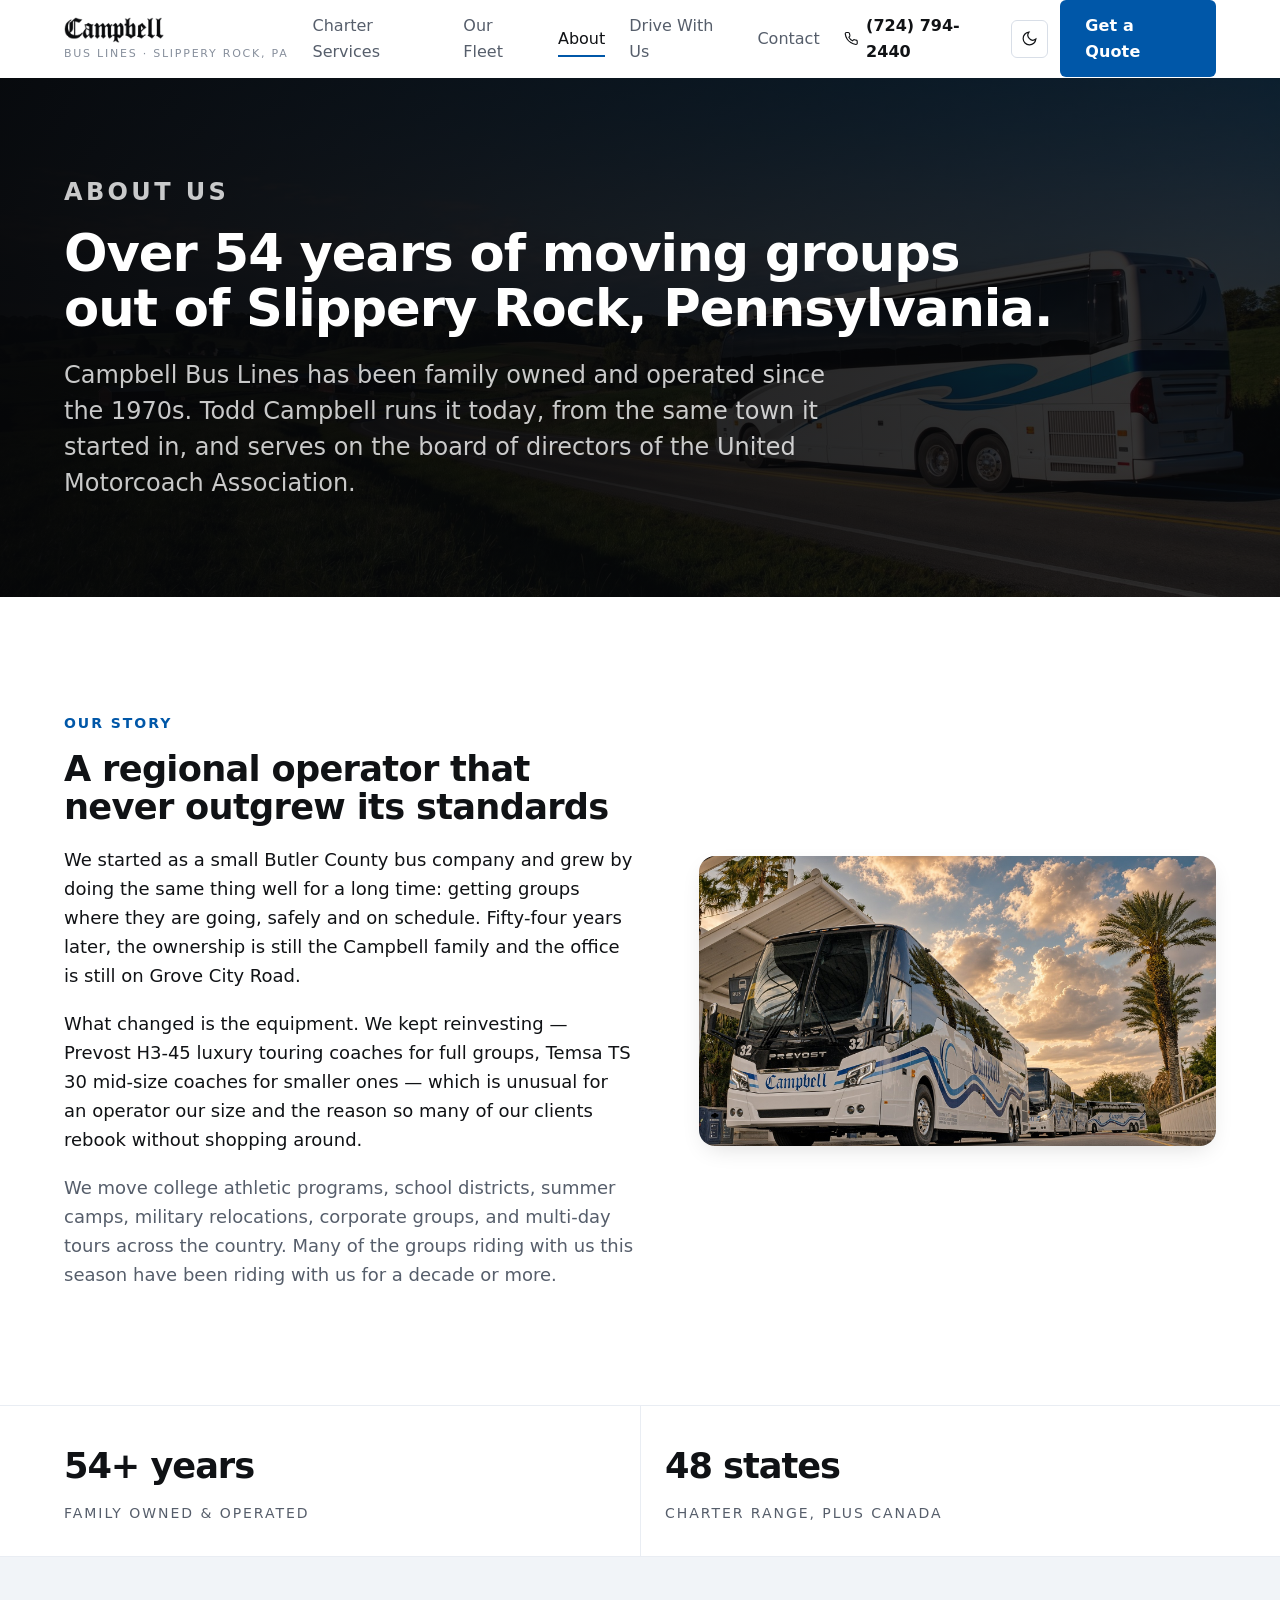
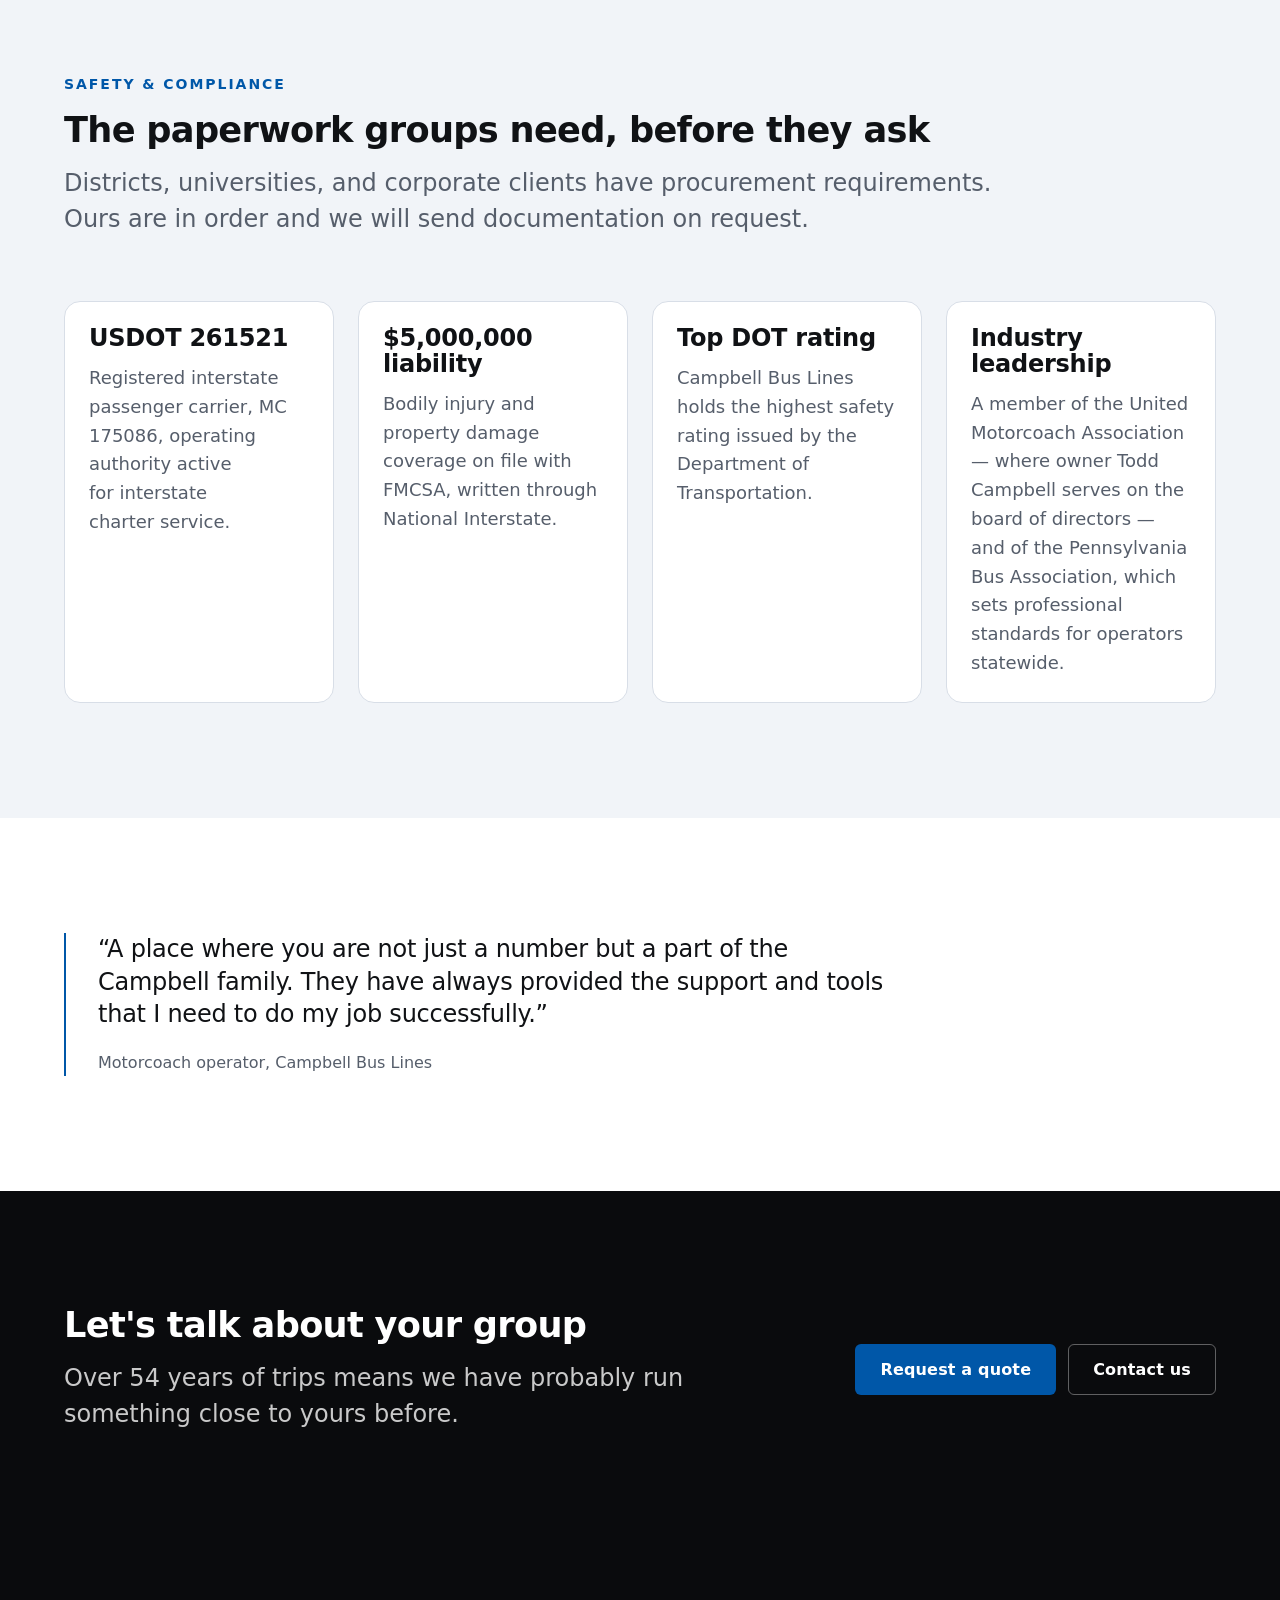
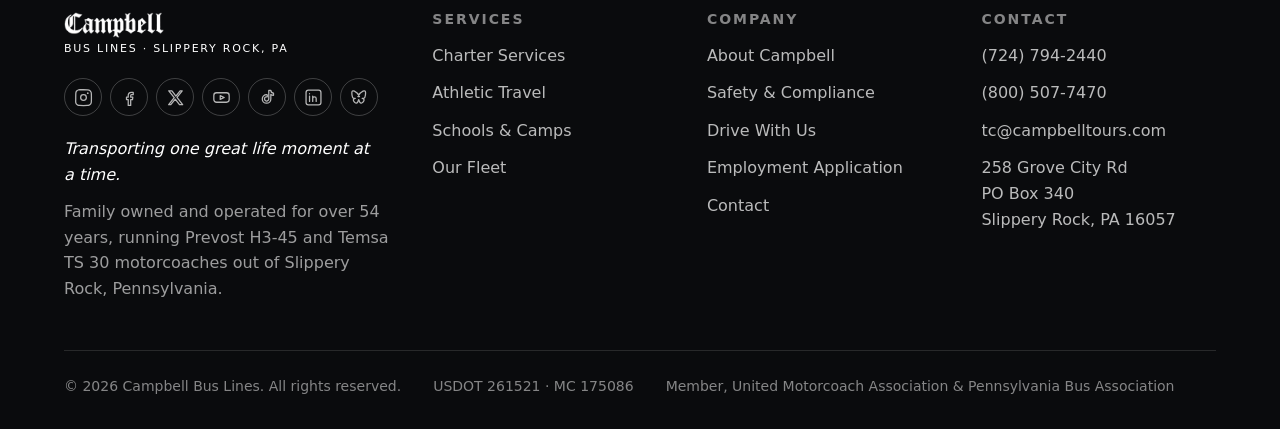
==== site/about.html @ 63ac51da "Campbell Bus Lines marketing site" ====
<!DOCTYPE html>
<html lang="en">
<head>
  <meta charset="utf-8">
  <meta name="viewport" content="width=device-width, initial-scale=1">
  <title>About Campbell Bus Lines — Family Owned for Over 54 Years</title>
  <meta name="description" content="Campbell Bus Lines has been a family-owned motorcoach operator in Slippery Rock, PA for over 54 years, with a top DOT safety rating and $5M liability coverage.">
  <meta property="og:title" content="About Campbell Bus Lines — Family Owned for Over 54 Years">
  <meta property="og:description" content="Campbell Bus Lines has been a family-owned motorcoach operator in Slippery Rock, PA for over 54 years, with a top DOT safety rating and $5M liability coverage.">
  <meta property="og:image" content="assets/hero-fleet-lineup.jpg">
  <meta property="og:type" content="website">
  <link rel="preconnect" href="https://api.fontshare.com" crossorigin>
  <link rel="stylesheet" href="https://api.fontshare.com/v2/css?f[]=cabinet-grotesk@700,800&f[]=satoshi@400,500,700&display=swap">
  <link rel="stylesheet" href="styles.css">
  <link rel="icon" href="favicon.svg" type="image/svg+xml">
  <script type="application/ld+json">
  {
    "@context": "https://schema.org",
    "@type": "LocalBusiness",
    "name": "Campbell Bus Lines",
    "description": "Family-owned charter bus and motorcoach company in Slippery Rock, PA, operating Prevost H3-45 and Temsa TS 30 motorcoaches.",
    "telephone": "+1-724-794-2440",
    "email": "tc@campbelltours.com",
    "url": "https://campbellbuslines.example",
    "address": {
      "@type": "PostalAddress",
      "streetAddress": "258 Grove City Rd",
      "addressLocality": "Slippery Rock",
      "addressRegion": "PA",
      "postalCode": "16057",
      "addressCountry": "US"
    },
    "areaServed": "United States and Canada"
  }
  </script>
</head>
<body>
  <header class="header">
    <div class="wrap header__inner">
      <a class="brand" href="index.html" aria-label="Campbell Bus Lines home">
        <span class="brand__text">
          <span class="brand__wordmark">
            <img class="brand__wm brand__wm--dark" src="assets/wordmark-dark.png" alt="Campbell" width="520" height="135">
            <img class="brand__wm brand__wm--light" src="assets/wordmark-light.png" alt="" width="520" height="135" aria-hidden="true">
          </span>
          <span class="brand__sub">Bus Lines &middot; Slippery Rock, PA</span>
        </span>
      </a>
      <nav class="nav" id="primary-nav" data-open="false" aria-label="Primary">
          <a href="charters.html">Charter Services</a>
          <a href="fleet.html">Our Fleet</a>
          <a href="about.html" aria-current="page">About</a>
          <a href="drivers.html">Drive With Us</a>
          <a href="contact.html">Contact</a>
          <a class="nav__quote" href="quote.html">Get a Quote</a>
      </nav>
      <div class="header__actions">
        <a class="header__phone" href="tel:+17247942440"><svg width="15" height="15" viewBox="0 0 24 24" fill="none" stroke="currentColor" stroke-width="1.9" stroke-linecap="round"><path d="M22 16.9v3a2 2 0 0 1-2.2 2 19.8 19.8 0 0 1-8.6-3.1 19.5 19.5 0 0 1-6-6A19.8 19.8 0 0 1 2.1 4.2 2 2 0 0 1 4.1 2h3a2 2 0 0 1 2 1.7c.1 1 .4 1.9.7 2.8a2 2 0 0 1-.4 2.1L8.1 9.9a16 16 0 0 0 6 6l1.3-1.3a2 2 0 0 1 2.1-.5c.9.4 1.8.6 2.8.7a2 2 0 0 1 1.7 2z"/></svg><span>(724) 794-2440</span></a>
        <button class="icon-btn" type="button" data-theme-toggle></button>
        <a class="btn btn--primary" href="quote.html">Get a Quote</a>
        <button class="icon-btn nav-toggle" type="button" data-nav-toggle aria-controls="primary-nav" aria-expanded="false" aria-label="Toggle navigation">
          <svg width="18" height="18" viewBox="0 0 24 24" fill="none" stroke="currentColor" stroke-width="2" stroke-linecap="round"><path d="M3 6h18M3 12h18M3 18h18"/></svg>
        </button>
      </div>
    </div>
  </header>
  <main>
    <section class="pagehead">
      <div class="pagehead__media"><img src="assets/hero-coach.jpg" alt="" width="1920" height="1280"></div>
      <div class="wrap pagehead__inner">
        <p class="eyebrow">About us</p>
        <h1>Over 54 years of moving groups out of Slippery Rock, Pennsylvania.</h1>
        <p>Campbell Bus Lines has been family owned and operated since the 1970s. Todd Campbell runs it today, from the same town it started in, and serves on the board of directors of the United Motorcoach Association.</p>
      </div>
    </section>

    <section class="section">
      <div class="wrap">
        <div class="split">
          <div class="reveal">
            <p class="eyebrow">Our story</p>
            <h2 style="font-size:var(--text-xl);margin-bottom:var(--space-5)">A regional operator that never outgrew its standards</h2>
            <p style="margin-bottom:var(--space-5)">We started as a small Butler County bus company and grew by doing the same thing well for a long time: getting groups where they are going, safely and on schedule. Fifty-four years later, the ownership is still the Campbell family and the office is still on Grove City Road.</p>
            <p style="margin-bottom:var(--space-5)">What changed is the equipment. We kept reinvesting — Prevost H3-45 luxury touring coaches for full groups, Temsa TS 30 mid-size coaches for smaller ones — which is unusual for an operator our size and the reason so many of our clients rebook without shopping around.</p>
            <p class="muted">We move college athletic programs, school districts, summer camps, military relocations, corporate groups, and multi-day tours across the country. Many of the groups riding with us this season have been riding with us for a decade or more.</p>
          </div>
          <div class="split__media reveal">
            <img src="assets/fleet.jpg" alt="Three Campbell Bus Lines Prevost motorcoaches lined up at a resort bus plaza" width="1600" height="900" loading="lazy">
          </div>
        </div>
      </div>
    </section>

    <section class="stats">
      <div class="wrap stats__grid">
        <div class="stat"><div class="stat__num">54+ years</div><div class="stat__label">Family owned &amp; operated</div></div>
        <div class="stat"><div class="stat__num">48 states</div><div class="stat__label">Charter range, plus Canada</div></div>
      </div>
    </section>

    <section class="section" id="safety" style="background:var(--color-surface-2)">
      <div class="wrap">
        <div class="section-head reveal">
          <p class="eyebrow">Safety &amp; compliance</p>
          <h2>The paperwork groups need, before they ask</h2>
          <p class="lede">Districts, universities, and corporate clients have procurement requirements. Ours are in order and we will send documentation on request.</p>
        </div>
        <div class="cards cards--quad">
          <article class="card reveal"><h3>USDOT 261521</h3><p>Registered interstate passenger carrier, MC 175086, operating authority active for interstate charter service.</p></article>
          <article class="card reveal"><h3>$5,000,000 liability</h3><p>Bodily injury and property damage coverage on file with FMCSA, written through National Interstate.</p></article>
          <article class="card reveal"><h3>Top DOT rating</h3><p>Campbell Bus Lines holds the highest safety rating issued by the Department of Transportation.</p></article>
          <article class="card reveal"><h3>Industry leadership</h3><p>A member of the United Motorcoach Association &mdash; where owner Todd Campbell serves on the board of directors &mdash; and of the Pennsylvania Bus Association, which sets professional standards for operators statewide.</p></article>
        </div>
      </div>
    </section>

    <section class="section">
      <div class="wrap">
        <div class="quote reveal" style="border-left:2px solid var(--color-accent);padding-left:var(--space-8);max-width:52rem">
          <blockquote>&ldquo;A place where you are not just a number but a part of the Campbell family. They have always provided the support and tools that I need to do my job successfully.&rdquo;</blockquote>
          <figcaption>Motorcoach operator, Campbell Bus Lines</figcaption>
        </div>
      </div>
    </section>

    <section class="section band" style="background:var(--color-ink)">
      <div class="wrap band__inner">
        <div>
          <h2 style="margin-bottom:var(--space-4)">Let's talk about your group</h2>
          <p class="lede">Over 54 years of trips means we have probably run something close to yours before.</p>
        </div>
        <div style="display:flex;flex-wrap:wrap;gap:var(--space-3)">
          <a class="btn btn--primary" href="quote.html">Request a quote</a>
          <a class="btn btn--on-dark" href="contact.html">Contact us</a>
        </div>
      </div>
    </section>
  </main>
  <footer class="footer">
    <div class="wrap">
      <div class="footer__grid">
        <div>
          <a class="brand" href="index.html" aria-label="Campbell Bus Lines home">
        <span class="brand__text">
          <span class="brand__wordmark">
            <img class="brand__wm brand__wm--dark" src="assets/wordmark-dark.png" alt="Campbell" width="520" height="135">
            <img class="brand__wm brand__wm--light" src="assets/wordmark-light.png" alt="" width="520" height="135" aria-hidden="true">
          </span>
          <span class="brand__sub">Bus Lines &middot; Slippery Rock, PA</span>
        </span>
      </a>
          <div class="social-row social-row--footer"><a class="social-link" href="https://www.instagram.com/campbellbuspa/" target="_blank" rel="noopener noreferrer" aria-label="Campbell Bus Lines on Instagram" title="Instagram"><svg width="19" height="19" viewBox="0 0 24 24" fill="none" stroke="currentColor" stroke-width="1.6" stroke-linecap="round" stroke-linejoin="round" aria-hidden="true"><path d="M12 2.2c3.2 0 3.6 0 4.9.07 1.2.05 1.8.25 2.2.42.6.23 1 .5 1.4 1 .5.4.8.8 1 1.4.2.4.4 1 .4 2.2.1 1.3.1 1.7.1 4.9s0 3.6-.1 4.9c0 1.2-.2 1.8-.4 2.2a3.7 3.7 0 0 1-1 1.4c-.4.5-.8.8-1.4 1-.4.2-1 .4-2.2.4-1.3.1-1.7.1-4.9.1s-3.6 0-4.9-.1c-1.2 0-1.8-.2-2.2-.4a3.7 3.7 0 0 1-1.4-1 3.7 3.7 0 0 1-1-1.4c-.2-.4-.4-1-.4-2.2C2.2 15.6 2.2 15.2 2.2 12s0-3.6.1-4.9c0-1.2.2-1.8.4-2.2a3.7 3.7 0 0 1 1-1.4c.4-.5.8-.8 1.4-1 .4-.2 1-.4 2.2-.4C8.4 2.2 8.8 2.2 12 2.2z"/><circle cx="12" cy="12" r="3.6"/><circle cx="17.4" cy="6.6" r="1.1" fill="currentColor" stroke="none"/></svg></a><a class="social-link" href="https://www.facebook.com/campbellbuspa" target="_blank" rel="noopener noreferrer" aria-label="Campbell Bus Lines on Facebook" title="Facebook"><svg width="19" height="19" viewBox="0 0 24 24" fill="none" stroke="currentColor" stroke-width="1.6" stroke-linecap="round" stroke-linejoin="round" aria-hidden="true"><path d="M14.5 8.5h2.2V5.6h-2.4c-2.4 0-3.9 1.5-3.9 4v2H8.2v3h2.2V22h3.1v-7.4h2.3l.4-3h-2.7v-1.7c0-.9.3-1.4 1-1.4z"/></svg></a><a class="social-link" href="https://x.com/campbellbuspa" target="_blank" rel="noopener noreferrer" aria-label="Campbell Bus Lines on X" title="X"><svg width="19" height="19" viewBox="0 0 24 24" fill="none" stroke="currentColor" stroke-width="1.6" stroke-linecap="round" stroke-linejoin="round" aria-hidden="true"><path d="M3.5 3.5h4l5 6.7 5.3-6.7h2.7l-6.6 8.3 7.1 9.2h-4l-5.3-7-5.6 7H3.4l7-8.8z"/></svg></a><a class="social-link" href="https://www.youtube.com/@campbellbuspa" target="_blank" rel="noopener noreferrer" aria-label="Campbell Bus Lines on YouTube" title="YouTube"><svg width="19" height="19" viewBox="0 0 24 24" fill="none" stroke="currentColor" stroke-width="1.6" stroke-linecap="round" stroke-linejoin="round" aria-hidden="true"><rect x="2.3" y="6" width="19.4" height="12" rx="3.4"/><path d="M10.4 9.6l5 2.4-5 2.4z"/></svg></a><a class="social-link" href="https://www.tiktok.com/@campbellbuspa" target="_blank" rel="noopener noreferrer" aria-label="Campbell Bus Lines on TikTok" title="TikTok"><svg width="19" height="19" viewBox="0 0 24 24" fill="none" stroke="currentColor" stroke-width="1.6" stroke-linecap="round" stroke-linejoin="round" aria-hidden="true"><path d="M13.6 3h2.6c.2 2 1.4 3.4 3.4 3.6v2.6c-1.3 0-2.5-.4-3.4-1.1v5.7a5.4 5.4 0 1 1-5.4-5.4c.3 0 .6 0 .9.1v2.7a2.7 2.7 0 1 0 1.9 2.6z"/></svg></a><a class="social-link" href="https://www.linkedin.com/company/campbell-bus-lines" target="_blank" rel="noopener noreferrer" aria-label="Campbell Bus Lines on LinkedIn" title="LinkedIn"><svg width="19" height="19" viewBox="0 0 24 24" fill="none" stroke="currentColor" stroke-width="1.6" stroke-linecap="round" stroke-linejoin="round" aria-hidden="true"><rect x="2.6" y="2.6" width="18.8" height="18.8" rx="3"/><path d="M7 10.4V17M7 7.2v.1M11 17v-3.6a2.2 2.2 0 0 1 4.4 0V17M11 10.4V17"/></svg></a><a class="social-link" href="https://bsky.app/profile/campbellbuspa.bsky.social" target="_blank" rel="noopener noreferrer" aria-label="Campbell Bus Lines on Bluesky" title="Bluesky"><svg width="19" height="19" viewBox="0 0 24 24" fill="none" stroke="currentColor" stroke-width="1.6" stroke-linecap="round" stroke-linejoin="round" aria-hidden="true"><path d="M12 10.8C10.9 8.7 8 4.9 5.6 3.9 3.2 2.9 2.3 4.2 2.3 6c0 1.5.6 4.9.9 5.6.6 1.4 2 1.8 3.4 1.6-2.3.4-3 1.9-1.7 3.7 1.3 1.8 3.4 3.2 4.6 1.2.5-.8 1-2.3 1.5-3.5.5 1.2 1 2.7 1.5 3.5 1.2 2 3.3.6 4.6-1.2 1.3-1.8.6-3.3-1.7-3.7 1.4.2 2.8-.2 3.4-1.6.3-.7.9-4.1.9-5.6 0-1.8-.9-3.1-3.3-2.1-2.4 1-5.3 4.8-6.4 6.9z"/></svg></a></div>
          <p class="muted" style="margin-top:var(--space-5);max-width:34ch;font-size:var(--text-sm);color:rgba(255,255,255,.6)">
            <em class="footer__tagline">Transporting one great life moment at a time.</em>
            Family owned and operated for over 54 years, running Prevost H3-45 and Temsa TS 30 motorcoaches out of Slippery Rock, Pennsylvania.
          </p>
        </div>
        <div>
          <h3>Services</h3>
          <ul>
            <li><a href="charters.html">Charter Services</a></li>
            <li><a href="charters.html#athletics">Athletic Travel</a></li>
            <li><a href="charters.html#schools">Schools &amp; Camps</a></li>
            <li><a href="fleet.html">Our Fleet</a></li>
          </ul>
        </div>
        <div>
          <h3>Company</h3>
          <ul>
            <li><a href="about.html">About Campbell</a></li>
            <li><a href="about.html#safety">Safety &amp; Compliance</a></li>
            <li><a href="drivers.html">Drive With Us</a></li>
            <li><a href="apply.html">Employment Application</a></li>
            <li><a href="contact.html">Contact</a></li>
          </ul>
        </div>
        <div>
          <h3>Contact</h3>
          <ul>
            <li><a href="tel:+17247942440">(724) 794-2440</a></li>
            <li><a href="tel:+18005077470">(800) 507-7470</a></li>
            <li><a href="mailto:tc@campbelltours.com">tc@campbelltours.com</a></li>
            <li>258 Grove City Rd<br>PO Box 340<br>Slippery Rock, PA 16057</li>
          </ul>
        </div>
      </div>
      <div class="footer__bottom">
        <span>&copy; 2026 Campbell Bus Lines. All rights reserved.</span>
        <span>USDOT 261521 &middot; MC 175086</span>
        <span>Member, United Motorcoach Association &amp; Pennsylvania Bus Association</span>
      </div>
    </div>
  </footer>
  <script src="main.js"></script>
</body>
</html>
---- site/styles.css ----
/* Campbell Bus Lines — design tokens + base */
:root {
  --text-xs: clamp(0.75rem, 0.7rem + 0.25vw, 0.875rem);
  --text-sm: clamp(0.875rem, 0.8rem + 0.35vw, 1rem);
  --text-base: clamp(1rem, 0.95rem + 0.25vw, 1.125rem);
  --text-lg: clamp(1.125rem, 1rem + 0.75vw, 1.5rem);
  --text-xl: clamp(1.5rem, 1.2rem + 1.25vw, 2.25rem);
  --text-2xl: clamp(2rem, 1.2rem + 2.5vw, 3.5rem);
  --text-3xl: clamp(2.5rem, 1rem + 4vw, 4.5rem);

  --space-1: .25rem; --space-2: .5rem; --space-3: .75rem; --space-4: 1rem;
  --space-5: 1.25rem; --space-6: 1.5rem; --space-8: 2rem; --space-10: 2.5rem;
  --space-12: 3rem; --space-16: 4rem; --space-20: 5rem; --space-24: 6rem; --space-32: 8rem;

  --radius-sm: .375rem; --radius-md: .625rem; --radius-lg: 1rem;
  --font-display: 'Cabinet Grotesk', 'Satoshi', system-ui, sans-serif;
  --font-body: 'Satoshi', 'Inter', system-ui, sans-serif;
  --maxw: 1200px;
  --ease: cubic-bezier(.16,1,.3,1);
}

:root, [data-theme='light'] {
  /* Livery palette: PREV 000 white body, MIX 571 black, 3M Olympic Blue 220-57 */
  --color-bg: #ffffff;
  --color-surface: #ffffff;
  --color-surface-2: #f1f4f8;
  --color-surface-offset: #e7ecf3;
  --color-ink: #0a0b0d;          /* coach black, MIX 571 */
  --color-ink-2: #16181c;
  --color-text: #101215;
  --color-text-muted: #565e6b;
  --color-text-faint: #878f9c;
  --color-text-inverse: #ffffff;
  --color-border: #d8dee7;
  --color-divider: #e9edf3;
  --color-accent: #0057a8;       /* Olympic Blue */
  --color-accent-hover: #00457f;
  --color-accent-soft: #e4eef9;
  --shadow-sm: 0 1px 2px rgba(10,11,13,.08), 0 1px 3px rgba(10,11,13,.06);
  --shadow-md: 0 8px 24px -8px rgba(10,11,13,.16);
  --shadow-lg: 0 24px 60px -20px rgba(10,11,13,.26);
}

[data-theme='dark'] {
  --color-bg: #0a0b0d;
  --color-surface: #14161a;
  --color-surface-2: #1a1d22;
  --color-surface-offset: #22262d;
  --color-ink: #000000;
  --color-ink-2: #121418;
  --color-text: #eaedf2;
  --color-text-muted: #9ba3b0;
  --color-text-faint: #6e7683;
  --color-text-inverse: #0a0b0d;
  --color-border: #2a2f37;
  --color-divider: #1f232a;
  --color-accent: #59a5f0;
  --color-accent-hover: #7fbcf7;
  --color-accent-soft: #10233a;
  --shadow-sm: 0 1px 2px rgba(0,0,0,.4);
  --shadow-md: 0 8px 24px -8px rgba(0,0,0,.55);
  --shadow-lg: 0 24px 60px -20px rgba(0,0,0,.7);
}

*, *::before, *::after { box-sizing: border-box; }
* { margin: 0; }
html { -webkit-text-size-adjust: 100%; scroll-behavior: smooth; }
body {
  background: var(--color-bg);
  color: var(--color-text);
  font-family: var(--font-body);
  font-size: var(--text-base);
  line-height: 1.6;
  -webkit-font-smoothing: antialiased;
  overflow-x: hidden;
}
img, svg, video { display: block; max-width: 100%; }
img { height: auto; }
a { color: inherit; text-decoration: none; }
h1, h2, h3, h4 { font-family: var(--font-display); line-height: 1.08; letter-spacing: -.02em; font-weight: 700; text-wrap: balance; }
p { text-wrap: pretty; }
:focus-visible { outline: 2px solid var(--color-accent); outline-offset: 3px; border-radius: var(--radius-sm); }

.wrap { width: 100%; max-width: var(--maxw); margin-inline: auto; padding-inline: var(--space-6); }
.section { padding-block: clamp(var(--space-16), 9vw, var(--space-32)); }
.section--tight { padding-block: clamp(var(--space-12), 6vw, var(--space-20)); }
.eyebrow {
  font-size: var(--text-xs); letter-spacing: .14em; text-transform: uppercase;
  font-weight: 600; color: var(--color-accent); margin-bottom: var(--space-4);
}
.lede { font-size: var(--text-lg); color: var(--color-text-muted); max-width: 62ch; line-height: 1.5; }
.muted { color: var(--color-text-muted); }
.rule { height: 1px; background: var(--color-divider); border: 0; }

/* ---------- buttons ---------- */
.btn {
  display: inline-flex; align-items: center; gap: var(--space-2);
  font-size: var(--text-sm); font-weight: 600; letter-spacing: .01em;
  padding: var(--space-3) var(--space-6); border-radius: var(--radius-sm);
  border: 1px solid transparent; cursor: pointer; font-family: var(--font-body);
  transition: background .2s var(--ease), color .2s var(--ease), border-color .2s var(--ease), transform .2s var(--ease);
}
.btn:hover { transform: translateY(-1px); }
.btn--primary { background: var(--color-accent); color: #fff; }
.btn--primary:hover { background: var(--color-accent-hover); }
[data-theme='dark'] .btn--primary { color: #05121f; }
.btn--ghost { border-color: var(--color-border); color: var(--color-text); }
.btn--ghost:hover { border-color: var(--color-text); }
.btn--on-dark { border-color: rgba(255,255,255,.35); color: #fff; }
.btn--on-dark:hover { background: rgba(255,255,255,.1); border-color: #fff; }
.link-arrow { display: inline-flex; align-items: center; gap: var(--space-2); font-size: var(--text-sm); font-weight: 600; color: var(--color-accent); }
.link-arrow svg { transition: transform .25s var(--ease); }
.link-arrow:hover svg { transform: translateX(4px); }

/* ---------- header ---------- */
.header {
  position: sticky; top: 0; z-index: 60;
  background: color-mix(in oklab, var(--color-bg) 88%, transparent);
  backdrop-filter: blur(14px);
  border-bottom: 1px solid transparent;
  transition: border-color .3s var(--ease), background .3s var(--ease);
}
.header--scrolled { border-bottom-color: var(--color-divider); }
.header__inner { display: flex; align-items: center; gap: var(--space-6); min-height: 74px; }
.brand { display: flex; align-items: center; gap: var(--space-3); flex-shrink: 0; }
.brand__mark { color: var(--color-accent); }
.brand__text { display: flex; flex-direction: column; line-height: 1.05; }
.brand__name { font-family: var(--font-display); font-weight: 700; font-size: 1.0625rem; letter-spacing: -.01em; }
.brand__sub { font-size: .6875rem; letter-spacing: .16em; text-transform: uppercase; color: var(--color-text-faint); }
.nav { display: flex; align-items: center; gap: var(--space-6); margin-left: auto; }
.nav a { font-size: var(--text-sm); font-weight: 500; color: var(--color-text-muted); position: relative; padding-block: var(--space-1); }
.nav a:hover { color: var(--color-text); }
.nav a[aria-current='page'] { color: var(--color-text); }
.nav a[aria-current='page']::after {
  content: ''; position: absolute; left: 0; right: 0; bottom: -2px; height: 2px; background: var(--color-accent);
}
.header__actions { display: flex; align-items: center; gap: var(--space-3); }
.header__phone { display: inline-flex; align-items: center; gap: var(--space-2); font-size: var(--text-sm); font-weight: 600; }
.icon-btn {
  display: grid; place-items: center; width: 38px; height: 38px; border-radius: var(--radius-sm);
  border: 1px solid var(--color-border); background: transparent; color: var(--color-text); cursor: pointer;
  transition: background .2s var(--ease);
}
.icon-btn:hover { background: var(--color-surface-2); }
.nav-toggle { display: none; }
@media (max-width: 940px) {
  .nav {
    position: fixed; inset: 74px 0 auto; flex-direction: column; align-items: flex-start;
    gap: 0; background: var(--color-bg); border-bottom: 1px solid var(--color-divider);
    padding: var(--space-4) var(--space-6) var(--space-8); margin: 0;
    transform: translateY(-120%); transition: transform .35s var(--ease); visibility: hidden;
  }
  .nav[data-open='true'] { transform: translateY(0); visibility: visible; }
  .nav a { font-size: var(--text-lg); font-family: var(--font-display); color: var(--color-text); padding-block: var(--space-3); width: 100%; border-bottom: 1px solid var(--color-divider); }
  .nav a[aria-current='page']::after { display: none; }
  .nav-toggle { display: grid; }
  .header__phone span { display: none; }
}

/* ---------- hero ---------- */
.hero { position: relative; background: var(--color-ink); color: #fff; overflow: hidden; }
.hero__media { position: absolute; inset: 0; }
.hero__media img { width: 100%; height: 100%; object-fit: cover; object-position: 60% 50%; opacity: 1; }
.hero__scrim {
  position: absolute; inset: 0;
  background: linear-gradient(to right, rgba(5,6,8,.88) 0%, rgba(5,6,8,.7) 32%, rgba(5,6,8,.28) 58%, rgba(5,6,8,.04) 82%, rgba(5,6,8,0) 100%),
              linear-gradient(to top, rgba(5,6,8,.35), transparent 40%);
}
.hero__inner { position: relative; padding-block: clamp(var(--space-20), 13vw, var(--space-32)); }
.hero__content { max-width: 44rem; }
.hero h1 { font-size: var(--text-2xl); margin-bottom: var(--space-6); max-width: 24ch; }
.hero p { font-size: var(--text-lg); color: rgba(255,255,255,.82); max-width: 46ch; line-height: 1.5; }
.hero__actions { display: flex; flex-wrap: wrap; gap: var(--space-3); margin-top: var(--space-10); }
.hero .eyebrow { color: var(--color-accent); }

.pagehead { background: var(--color-ink); color: #fff; position: relative; }
.pagehead__inner { padding-block: clamp(var(--space-16), 9vw, var(--space-24)); position: relative; }
.pagehead h1 { font-size: var(--text-2xl); max-width: 30ch; margin-bottom: var(--space-5); }
.pagehead p { color: rgba(255,255,255,.78); font-size: var(--text-lg); max-width: 56ch; line-height: 1.5; }
.pagehead__media { position: absolute; inset: 0; }
.pagehead__media img { width: 100%; height: 100%; object-fit: cover; opacity: .5; }
.pagehead__media::after {
  content: ''; position: absolute; inset: 0;
  background: linear-gradient(to right, rgba(5,6,8,.94), rgba(5,6,8,.6));
}

/* ---------- stats strip ---------- */
.stats { border-block: 1px solid var(--color-divider); background: var(--color-surface); }
.stats__grid { display: grid; grid-template-columns: repeat(auto-fit, minmax(14rem, 1fr)); }
.stat { padding: var(--space-8) var(--space-6); border-left: 1px solid var(--color-divider); }
.stat:first-child { border-left: 0; padding-left: 0; }
.stat__num { font-family: var(--font-display); font-size: var(--text-xl); font-weight: 700; letter-spacing: -.03em; }
.stat__label { font-size: var(--text-xs); text-transform: uppercase; letter-spacing: .14em; color: var(--color-text-muted); margin-top: var(--space-2); }
@media (max-width: 780px) {
  .stats__grid { grid-template-columns: 1fr 1fr; }
  .stat { border-top: 1px solid var(--color-divider); padding-inline: var(--space-4); }
  .stat:first-child, .stat:nth-child(3) { border-left: 0; padding-left: 0; }
  .stat:nth-child(-n+2) { border-top: 0; }
}

/* ---------- generic layouts ---------- */
.split { display: grid; grid-template-columns: 1.05fr .95fr; gap: clamp(var(--space-8), 5vw, var(--space-20)); align-items: center; }
.split--reverse .split__media { order: -1; }
.split__media img { border-radius: var(--radius-lg); box-shadow: var(--shadow-md); width: 100%; }
@media (max-width: 880px) { .split { grid-template-columns: 1fr; } .split--reverse .split__media { order: 0; } }

.section-head { max-width: 60rem; margin-bottom: clamp(var(--space-10), 5vw, var(--space-16)); }
.section-head h2 { font-size: var(--text-xl); margin-bottom: var(--space-4); }

.cards { display: grid; grid-template-columns: repeat(auto-fit, minmax(330px, 1fr)); gap: var(--space-6); }
.card {
  background: var(--color-surface); border: 1px solid var(--color-border);
  border-radius: var(--radius-lg); padding: var(--space-8);
  transition: transform .3s var(--ease), box-shadow .3s var(--ease), border-color .3s var(--ease);
}
.card:hover { transform: translateY(-3px); box-shadow: var(--shadow-md); border-color: var(--color-text-faint); }
.card h3 { font-size: var(--text-lg); margin-bottom: var(--space-3); font-family: var(--font-body); font-weight: 700; letter-spacing: -.01em; }
.card p { color: var(--color-text-muted); font-size: var(--text-base); }
.card__icon { color: var(--color-accent); margin-bottom: var(--space-5); }
.card__num { font-family: var(--font-display); font-size: var(--text-lg); color: var(--color-accent); margin-bottom: var(--space-3); }

.specs { display: grid; grid-template-columns: repeat(auto-fit, minmax(220px, 1fr)); gap: 1px; background: var(--color-divider); border: 1px solid var(--color-divider); border-radius: var(--radius-lg); overflow: hidden; }
.spec { background: var(--color-surface); padding: var(--space-6); }
.spec dt { font-size: var(--text-xs); text-transform: uppercase; letter-spacing: .14em; color: var(--color-text-muted); margin-bottom: var(--space-2); }
.spec dd { margin: 0; font-weight: 600; font-size: var(--text-base); }

.checklist { list-style: none; padding: 0; display: grid; gap: var(--space-4); }
.checklist li { display: flex; gap: var(--space-3); align-items: flex-start; color: var(--color-text-muted); }
.checklist svg { flex-shrink: 0; color: var(--color-accent); margin-top: 4px; }
.checklist strong { color: var(--color-text); font-weight: 600; }

/* ---------- quote strip / band ---------- */
.band { background: var(--color-ink-2); color: #fff; }
.band .lede { color: rgba(255,255,255,.78); }
.band h2 { font-size: var(--text-xl); }
.band__inner { display: grid; grid-template-columns: 1.4fr auto; gap: var(--space-10); align-items: center; }
@media (max-width: 780px) { .band__inner { grid-template-columns: 1fr; } }

.quote { max-width: 46rem; }
.quote blockquote { font-family: var(--font-display); font-size: var(--text-lg); line-height: 1.35; letter-spacing: -.01em; }
.quote figcaption { margin-top: var(--space-5); font-size: var(--text-sm); color: var(--color-text-muted); }
.quotes { display: grid; grid-template-columns: repeat(auto-fit, minmax(280px, 1fr)); gap: var(--space-8); }
.quotes .quote { border-left: 2px solid var(--color-accent); padding-left: var(--space-6); }

/* ---------- forms ---------- */
.form { display: grid; gap: var(--space-5); }
.form__row { display: grid; grid-template-columns: 1fr 1fr; gap: var(--space-5); }
@media (max-width: 640px) { .form__row { grid-template-columns: 1fr; } }
.field { display: grid; gap: var(--space-2); }
.field label { font-size: var(--text-xs); font-weight: 600; text-transform: uppercase; letter-spacing: .1em; color: var(--color-text-muted); }
.field input, .field select, .field textarea {
  font-family: var(--font-body); font-size: var(--text-base); color: var(--color-text);
  background: var(--color-surface); border: 1px solid var(--color-border);
  border-radius: var(--radius-sm); padding: var(--space-3) var(--space-4); width: 100%;
  transition: border-color .2s var(--ease), box-shadow .2s var(--ease);
}
.field textarea { min-height: 130px; resize: vertical; }
.field input:focus, .field select:focus, .field textarea:focus {
  outline: none; border-color: var(--color-accent);
  box-shadow: 0 0 0 3px color-mix(in oklab, var(--color-accent) 22%, transparent);
}
.form__note { font-size: var(--text-xs); color: var(--color-text-faint); }
.form-status {
  display: none; padding: var(--space-4) var(--space-5); border-radius: var(--radius-sm);
  background: var(--color-accent-soft); border: 1px solid var(--color-accent);
  font-size: var(--text-sm); font-weight: 500;
}
.form-status[data-visible='true'] { display: block; }

.panel { background: var(--color-surface); border: 1px solid var(--color-border); border-radius: var(--radius-lg); padding: clamp(var(--space-6), 4vw, var(--space-10)); box-shadow: var(--shadow-sm); }

.contact-grid { display: grid; grid-template-columns: 1fr 1.25fr; gap: clamp(var(--space-8), 5vw, var(--space-16)); align-items: start; }
@media (max-width: 900px) { .contact-grid { grid-template-columns: 1fr; } }
.contact-list { display: grid; gap: var(--space-6); }
.contact-list dt { font-size: var(--text-xs); text-transform: uppercase; letter-spacing: .14em; color: var(--color-text-muted); margin-bottom: var(--space-1); }
.contact-list dd { margin: 0; font-size: var(--text-base); }
.contact-list a:hover { color: var(--color-accent); }

/* ---------- footer ---------- */
.footer { background: var(--color-ink); color: rgba(255,255,255,.72); padding-block: var(--space-16) var(--space-8); }
.footer__grid { display: grid; grid-template-columns: 1.4fr 1fr 1fr 1fr; gap: var(--space-10); }
@media (max-width: 860px) { .footer__grid { grid-template-columns: 1fr 1fr; } }
@media (max-width: 520px) { .footer__grid { grid-template-columns: 1fr; } }
.footer h3 { font-family: var(--font-body); font-size: var(--text-xs); text-transform: uppercase; letter-spacing: .14em; color: rgba(255,255,255,.5); margin-bottom: var(--space-4); font-weight: 600; }
.footer ul { list-style: none; padding: 0; display: grid; gap: var(--space-3); font-size: var(--text-sm); }
.footer a:hover { color: #fff; }
.footer .brand__name, .footer .brand__sub { color: #fff; }
.footer__bottom {
  margin-top: var(--space-12); padding-top: var(--space-6);
  border-top: 1px solid rgba(255,255,255,.12);
  display: flex; flex-wrap: wrap; gap: var(--space-4) var(--space-8);
  font-size: var(--text-xs); color: rgba(255,255,255,.5);
}

/* ---------- reveal ---------- */
.reveal { opacity: 0; transform: translateY(18px); transition: opacity .7s var(--ease), transform .7s var(--ease); }
.reveal[data-shown='true'] { opacity: 1; transform: none; }
@media (prefers-reduced-motion: reduce) {
  .reveal { opacity: 1; transform: none; transition: none; }
  html { scroll-behavior: auto; }
  .btn:hover, .card:hover { transform: none; }
}

.cards--quad { grid-template-columns: repeat(auto-fit, minmax(238px, 1fr)); }
.cards--quad .card { padding: var(--space-6); }

/* mobile header fit */
.nav__quote { display: none; }
@media (max-width: 940px) {
  .nav__quote { display: block; color: var(--color-accent) !important; border-bottom: 0 !important; }
  .header__actions .btn--primary { display: none; }
  .header__inner { gap: var(--space-3); }
  .brand__name { font-size: 1rem; }
}
@media (max-width: 420px) {
  .brand__sub { display: none; }
  .header__inner { min-height: 64px; }
  .nav { inset-block-start: 64px; }
}

/* ---------- showroom (fleet presentation) ---------- */
.showroom { display: grid; gap: clamp(var(--space-10), 5vw, var(--space-20)); }
.coach {
  background: var(--color-surface); border: 1px solid var(--color-border);
  border-radius: var(--radius-lg); overflow: hidden; box-shadow: var(--shadow-sm);
}
.coach__media { position: relative; background: var(--color-surface-2); }
.coach__media img { width: 100%; height: clamp(220px, 34vw, 440px); object-fit: cover; }
.coach__media img[src*="coach-h345"] { object-position: 50% 76%; }
.coach__media img[src*="coach-ts30"] { object-position: 45% 82%; }
@media (max-width: 760px) { .coach__media img[src*="coach-h345"], .coach__media img[src*="coach-ts30"] { object-position: 50% 50%; } }
.coach__tag {
  position: absolute; top: var(--space-5); left: var(--space-5);
  background: var(--color-accent); color: #fff;
  font-size: var(--text-xs); font-weight: 700; text-transform: uppercase; letter-spacing: .12em;
  padding: var(--space-2) var(--space-4); border-radius: 999px;
}
.coach__body { padding: clamp(var(--space-6), 3.5vw, var(--space-10)); }
.coach__head { display: flex; flex-wrap: wrap; align-items: baseline; gap: var(--space-3) var(--space-5); margin-bottom: var(--space-4); }
.coach__name { font-family: var(--font-display); font-size: var(--text-xl); font-weight: 700; letter-spacing: -.03em; }
.coach__sub { font-size: var(--text-xs); text-transform: uppercase; letter-spacing: .14em; color: var(--color-text-muted); font-weight: 600; }
.coach__lede { color: var(--color-text-muted); font-size: var(--text-base); max-width: 62ch; margin-bottom: var(--space-8); }
.coach__figures { display: grid; grid-template-columns: repeat(auto-fit, minmax(140px, 1fr)); gap: 1px; background: var(--color-divider); border: 1px solid var(--color-divider); border-radius: var(--radius-md); overflow: hidden; margin-bottom: var(--space-8); }
.figure { background: var(--color-surface); padding: var(--space-5) var(--space-5) var(--space-4); }
.figure__num { font-family: var(--font-display); font-size: var(--text-lg); font-weight: 700; letter-spacing: -.03em; font-variant-numeric: tabular-nums lining-nums; }
.figure__label { font-size: var(--text-xs); text-transform: uppercase; letter-spacing: .12em; color: var(--color-text-muted); margin-top: var(--space-1); }
.coach__grid { display: grid; grid-template-columns: 1.1fr .9fr; gap: clamp(var(--space-6), 3vw, var(--space-10)); align-items: start; }
@media (max-width: 820px) { .coach__grid { grid-template-columns: 1fr; } }
.kv { list-style: none; padding: 0; margin: 0; display: grid; gap: 0; }
.kv li { display: flex; justify-content: space-between; gap: var(--space-5); padding: var(--space-3) 0; border-bottom: 1px solid var(--color-divider); font-size: var(--text-sm); }
.kv li:last-child { border-bottom: 0; }
.kv dt, .kv .k { color: var(--color-text-muted); }
.kv .v { font-weight: 600; text-align: right; }
.coach__actions { display: flex; flex-wrap: wrap; gap: var(--space-3); margin-top: var(--space-8); }

/* ---------- social feed ---------- */
.feed { display: grid; grid-template-columns: repeat(auto-fit, minmax(220px, 1fr)); gap: var(--space-4); }
.feed__item { position: relative; aspect-ratio: 1; overflow: hidden; border-radius: var(--radius-md); background: var(--color-surface-2); }
.feed__item img { width: 100%; height: 100%; object-fit: cover; transition: transform .5s var(--ease); }
.feed__item:hover img { transform: scale(1.04); }
.feed__cap {
  position: absolute; inset: auto 0 0 0; padding: var(--space-8) var(--space-4) var(--space-4);
  background: linear-gradient(to top, rgba(5,6,8,.82), transparent);
  color: #fff; font-size: var(--text-xs); line-height: 1.4;
}
.social-head { display: flex; flex-wrap: wrap; justify-content: space-between; align-items: flex-end; gap: var(--space-5); margin-bottom: var(--space-8); }

.showroom--2up { grid-template-columns: 1fr 1fr; gap: var(--space-6); }
@media (max-width: 900px) { .showroom--2up { grid-template-columns: 1fr; } }
.showroom--2up .coach__media img { height: clamp(200px, 26vw, 300px); }
.showroom--2up .coach__lede { margin-bottom: var(--space-6); font-size: var(--text-sm); }
.showroom--2up .coach__figures { margin-bottom: var(--space-6); }

/* ---------- video feature ---------- */
.video {
  position: relative; display: block; border-radius: var(--radius-lg); overflow: hidden;
  background: var(--color-ink); box-shadow: var(--shadow-md); aspect-ratio: 16 / 9;
}
.video img { width: 100%; height: 100%; object-fit: cover; transition: transform .6s var(--ease), opacity .3s var(--ease); }
.video:hover img { transform: scale(1.03); opacity: .9; }
.video iframe { position: absolute; inset: 0; width: 100%; height: 100%; border: 0; }
.video__play {
  position: absolute; inset: 0; display: grid; place-items: center;
  background: none; border: 0; cursor: pointer; padding: 0; color: #fff; z-index: 2;
}
.video__ring {
  display: grid; place-items: center; width: 74px; height: 74px; border-radius: 50%;
  background: var(--color-accent); color: #fff; padding-left: 4px;
  box-shadow: 0 10px 30px -8px rgba(5,6,8,.6); transition: transform .3s var(--ease);
}
.video:hover .video__ring { transform: scale(1.08); }
.video__label {
  position: absolute; left: var(--space-5); bottom: var(--space-5); z-index: 2;
  font-size: var(--text-xs); text-transform: uppercase; letter-spacing: .14em; font-weight: 700; color: #fff;
}

/* ---------- social links ---------- */
.social-row { display: flex; flex-wrap: wrap; gap: var(--space-2); }
.social-link {
  display: grid; place-items: center; width: 38px; height: 38px; border-radius: 50%;
  border: 1px solid var(--color-border); color: var(--color-text-muted);
  transition: color .2s var(--ease), border-color .2s var(--ease), background .2s var(--ease), transform .2s var(--ease);
}
.social-link:hover { color: #fff; background: var(--color-accent); border-color: var(--color-accent); transform: translateY(-2px); }
.social-row--footer { margin-top: var(--space-6); }
.social-row--footer .social-link { border-color: rgba(255,255,255,.22); color: rgba(255,255,255,.7); }
.social-row--footer .social-link:hover { color: #fff; background: var(--color-accent); border-color: var(--color-accent); }

.showroom--2up .coach__figures { grid-template-columns: repeat(2, 1fr); }

/* ---------------- application form ---------------- */
.fset { border: 0; padding: 0; margin: 0; display: grid; gap: var(--space-5); }
.fset + .fset { margin-top: var(--space-9); padding-top: var(--space-8); border-top: 1px solid var(--color-divider); }
.fset > legend {
  font-size: var(--text-xs); font-weight: 700; text-transform: uppercase; letter-spacing: .14em;
  color: var(--color-accent); padding: 0 0 var(--space-1); float: left; width: 100%;
}
.fset__hint { font-size: var(--text-sm); color: var(--color-text-muted); max-width: 60ch; margin: 0; }
.yn { display: grid; gap: var(--space-3); }
.yn__q { font-size: var(--text-sm); font-weight: 500; color: var(--color-text); max-width: 62ch; }
.yn__opts { display: flex; gap: var(--space-2); }
.yn__opt {
  position: relative; display: inline-flex; align-items: center; justify-content: center;
  min-width: 74px; padding: 9px var(--space-4); border: 1px solid var(--color-border);
  border-radius: var(--radius-sm); background: var(--color-surface); cursor: pointer;
  font-size: var(--text-sm); font-weight: 600; color: var(--color-text-muted);
  transition: border-color .18s var(--ease), color .18s var(--ease), background-color .18s var(--ease);
}
.yn__opt input { position: absolute; inset: 0; opacity: 0; cursor: pointer; margin: 0; }
.yn__opt:hover { border-color: var(--color-accent); color: var(--color-text); }
.yn__opt:has(input:checked) { background: var(--color-accent); border-color: var(--color-accent); color: #fff; }
.yn__opt:has(input:focus-visible) { outline: 2px solid var(--color-accent); outline-offset: 2px; }
[data-theme='dark'] .yn__opt:has(input:checked) { color: #05121f; }
.form__row--trio { grid-template-columns: 2fr 1fr 1fr; }
@media (max-width: 720px) { .form__row--trio { grid-template-columns: 1fr; } }

.panel h2 a, .panel h3 a {
  color: var(--color-accent); text-decoration: underline;
  text-decoration-thickness: 2px; text-underline-offset: 4px;
  transition: color .18s var(--ease);
}
.panel h2 a:hover, .panel h3 a:hover { color: var(--color-accent-hover); }

/* ---------------- blackletter wordmark ---------------- */
.brand__wordmark { display: block; line-height: 0; }
.brand__wm { display: block; height: 26px; width: auto; }
.brand__wm--light { display: none; }
[data-theme='dark'] .brand__wm--dark { display: none; }
[data-theme='dark'] .brand__wm--light { display: block; }
.footer .brand__wm--dark { display: none; }
.footer .brand__wm--light { display: block; }
.brand__sub { margin-top: 5px; }
@media (max-width: 900px) { .brand__wm { height: 22px; } }

.quote--feature { max-width: 60rem; margin-inline: auto; text-align: center; }
.quote--feature blockquote { display: grid; gap: var(--space-5); }
.quote--feature .quote__lead {
  font-family: var(--font-display); font-weight: 700;
  font-size: clamp(1.5rem, 3.2vw, 2.25rem); line-height: 1.2; letter-spacing: -.015em;
}
.quote--feature .quote__rest { font-size: var(--text-lg); line-height: 1.55; opacity: .82; max-width: 46ch; margin-inline: auto; }
.quote--feature figcaption { margin-top: 2.75rem; font-weight: 600; letter-spacing: .04em; font-size: var(--text-base); }

.quotes--wall { grid-template-columns: repeat(auto-fit, minmax(260px, 1fr)); gap: var(--space-7) var(--space-8); text-align: left; }
.quotes--wall .quote { max-width: none; }
.quotes--wall blockquote { font-size: var(--text-base); line-height: 1.45; }
.quotes--wall figcaption { color: rgba(255,255,255,.6); margin-top: var(--space-4); }

.quotes--wall .quote { align-self: start; }
.quotes--wall { align-items: start; }

@media (min-width: 900px) { .quotes--wall { grid-template-columns: repeat(3, 1fr); } }
@media (max-width: 899px) { .quotes--wall { grid-template-columns: 1fr; row-gap: var(--space-8); } }

/* ---------------- tagline ---------------- */
.hero__tagline {
  font-family: var(--font-display); font-weight: 500; font-style: italic;
  font-size: clamp(1.0625rem, 1.9vw, 1.375rem); line-height: 1.3;
  letter-spacing: -.005em; color: #fff; margin-bottom: var(--space-5);
  padding-bottom: var(--space-5); position: relative; max-width: 26ch;
}
.hero__tagline::after {
  content: ''; position: absolute; left: 0; bottom: 0;
  width: 3.25rem; height: 2px; background: var(--color-accent);
}
.footer__tagline { display: block; font-style: italic; color: #fff; margin-bottom: var(--space-3); }

@media (min-width: 900px) { .quotes--wall { grid-template-columns: repeat(2, minmax(0, 1fr)); max-width: 52rem; margin-inline: auto; } }

.video__fallback { margin-top: var(--space-3); font-size: var(--text-sm); color: var(--color-text-muted); }
.video__fallback a { color: inherit; text-decoration: underline; text-underline-offset: 3px; }
.video__fallback a:hover { color: var(--color-accent); }

.map { position: relative; border-radius: var(--radius-lg); overflow: hidden; border: 1px solid var(--color-border); aspect-ratio: 16 / 7; background: var(--color-surface-2); }
.map iframe { position: absolute; inset: 0; width: 100%; height: 100%; border: 0; }
@media (max-width: 700px) { .map { aspect-ratio: 4 / 3; } }

@media (max-width: 760px) {
  .hero__media img { object-position: 72% 45%; opacity: 1; }
  .hero__scrim { background: linear-gradient(to top, rgba(5,6,8,.88) 0%, rgba(5,6,8,.6) 50%, rgba(5,6,8,.3) 100%); }
}

.video--vertical { aspect-ratio: 9 / 16; max-width: 20rem; margin-inline: auto; }

.caption { margin-top: var(--space-3); font-size: var(--text-sm); color: var(--color-text-muted); }

video.video { display: block; width: 100%; height: auto; object-fit: cover; background: var(--color-ink); }
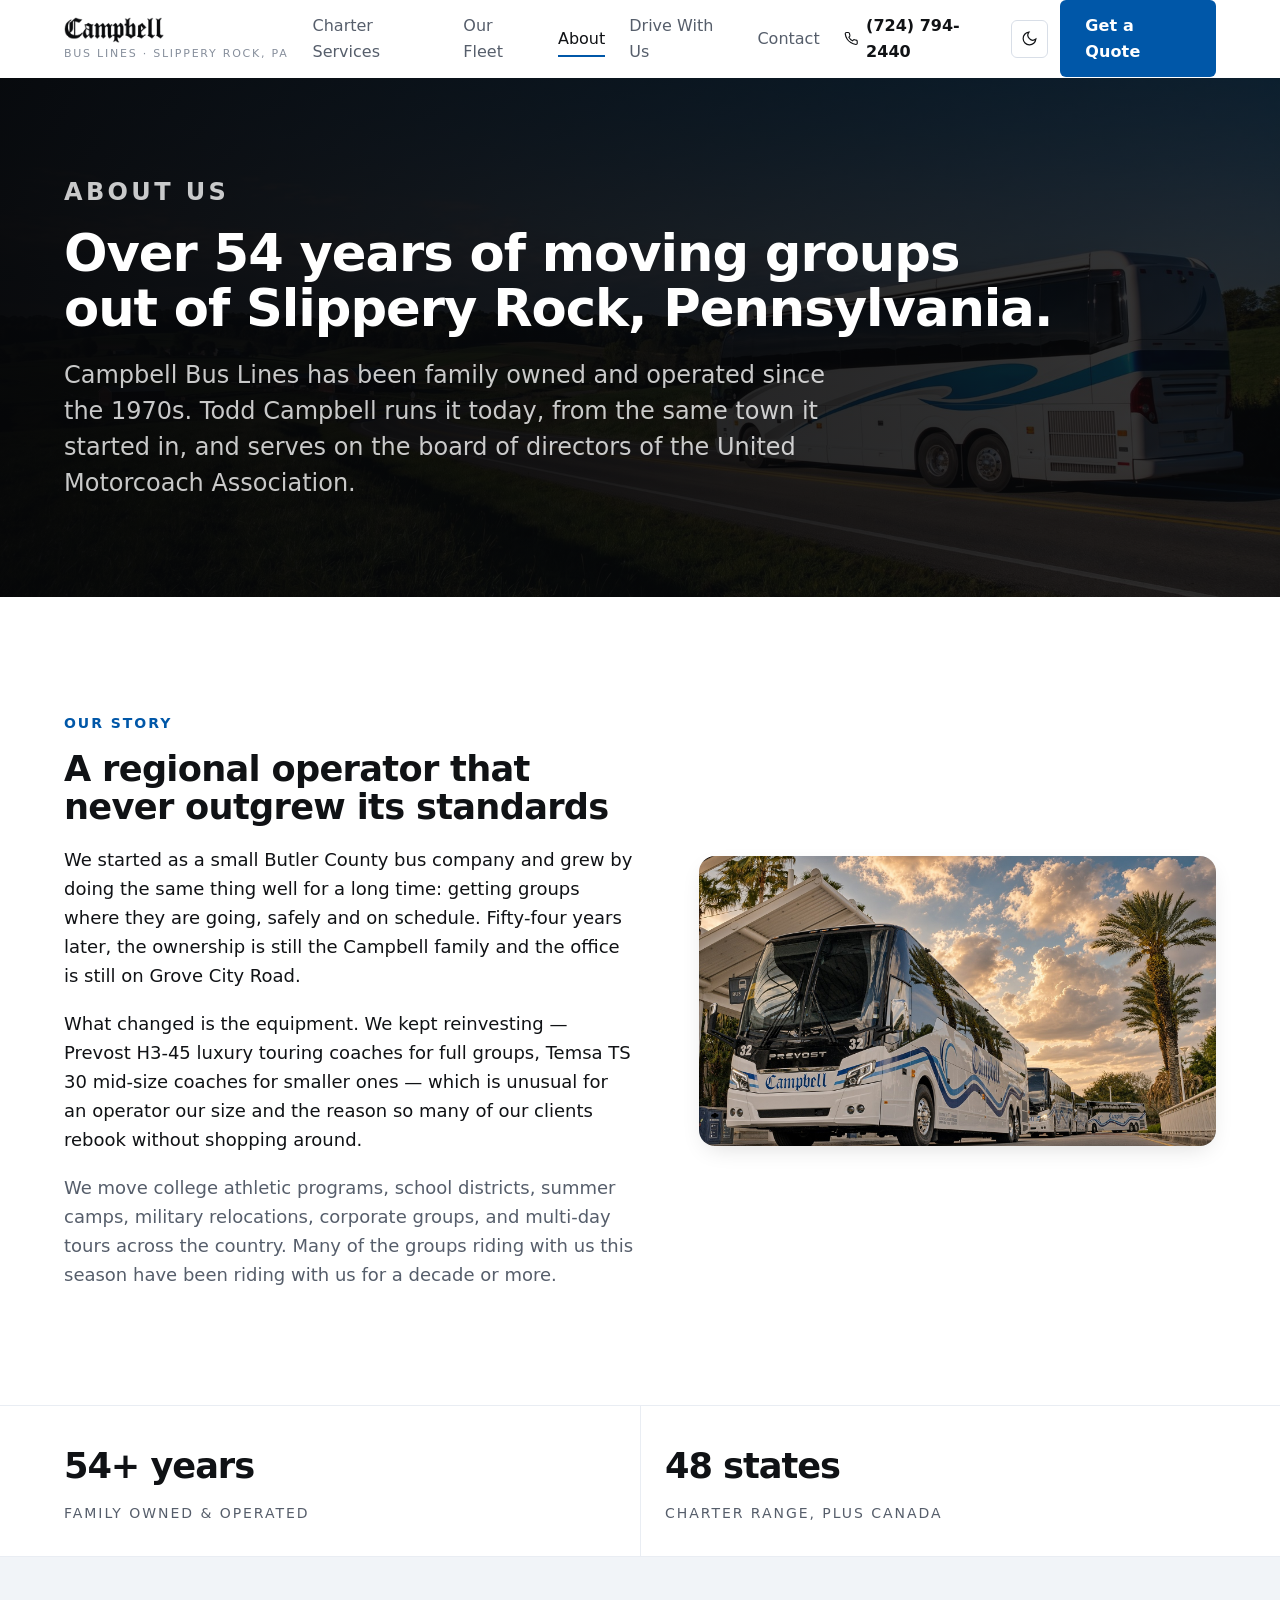
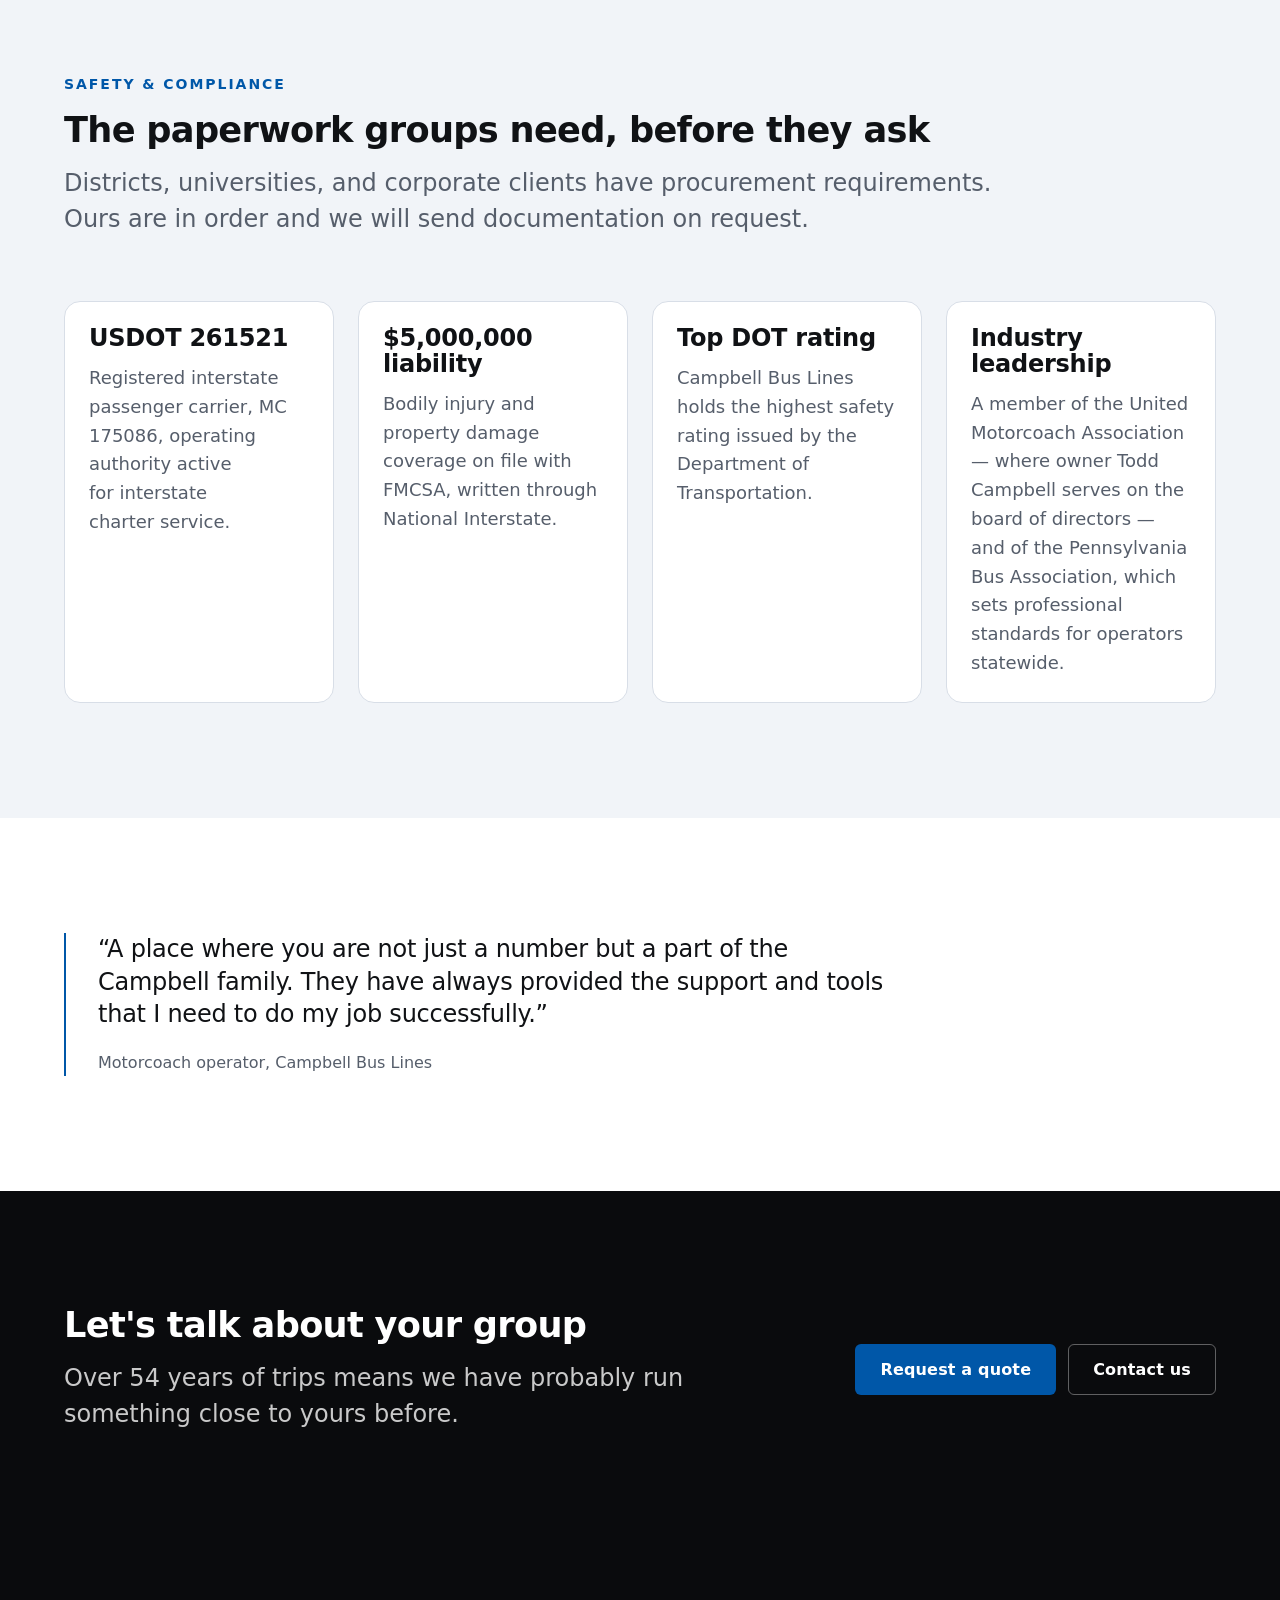
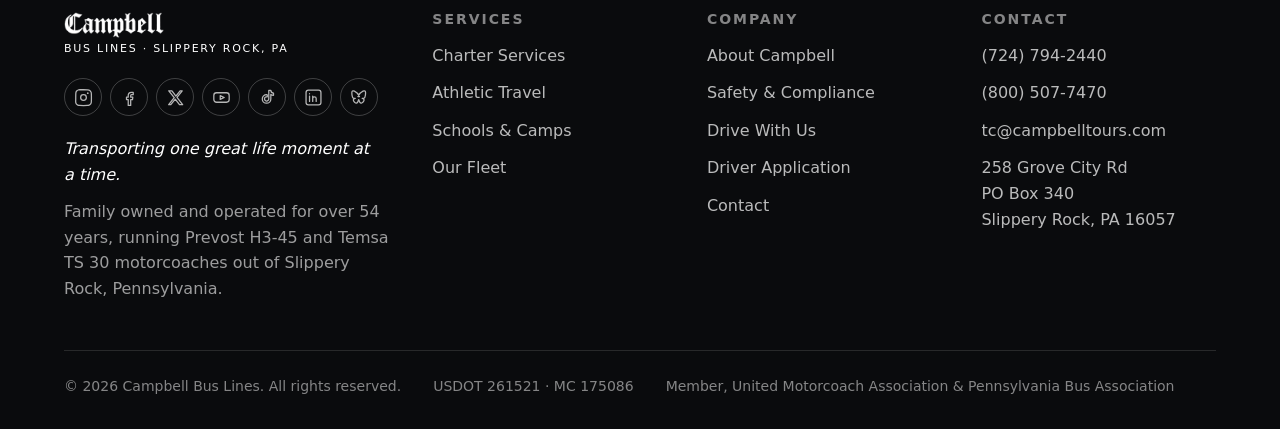
==== commit 6206e5be: "Driver application: five questions, separate Formspree endpoint" ====
--- a/site/about.html
+++ b/site/about.html
@@ -170,7 +170,7 @@
             <li><a href="about.html">About Campbell</a></li>
             <li><a href="about.html#safety">Safety &amp; Compliance</a></li>
             <li><a href="drivers.html">Drive With Us</a></li>
-            <li><a href="apply.html">Employment Application</a></li>
+            <li><a href="apply.html">Driver Application</a></li>
             <li><a href="contact.html">Contact</a></li>
           </ul>
         </div>
--- a/site/styles.css
+++ b/site/styles.css
@@ -505,3 +505,17 @@
 .caption { margin-top: var(--space-3); font-size: var(--text-sm); color: var(--color-text-muted); }
 
 video.video { display: block; width: 100%; height: auto; object-fit: cover; background: var(--color-ink); }
+
+/* form status: success / error states */
+.form-status[data-state="ok"] {
+  border-left: 3px solid var(--color-accent);
+  background: var(--color-surface-2);
+  padding: var(--space-5);
+  border-radius: var(--radius-sm, 6px);
+}
+.form-status[data-state="error"] {
+  border-left: 3px solid #a4262c;
+  background: var(--color-surface-2);
+  padding: var(--space-5);
+  border-radius: var(--radius-sm, 6px);
+}
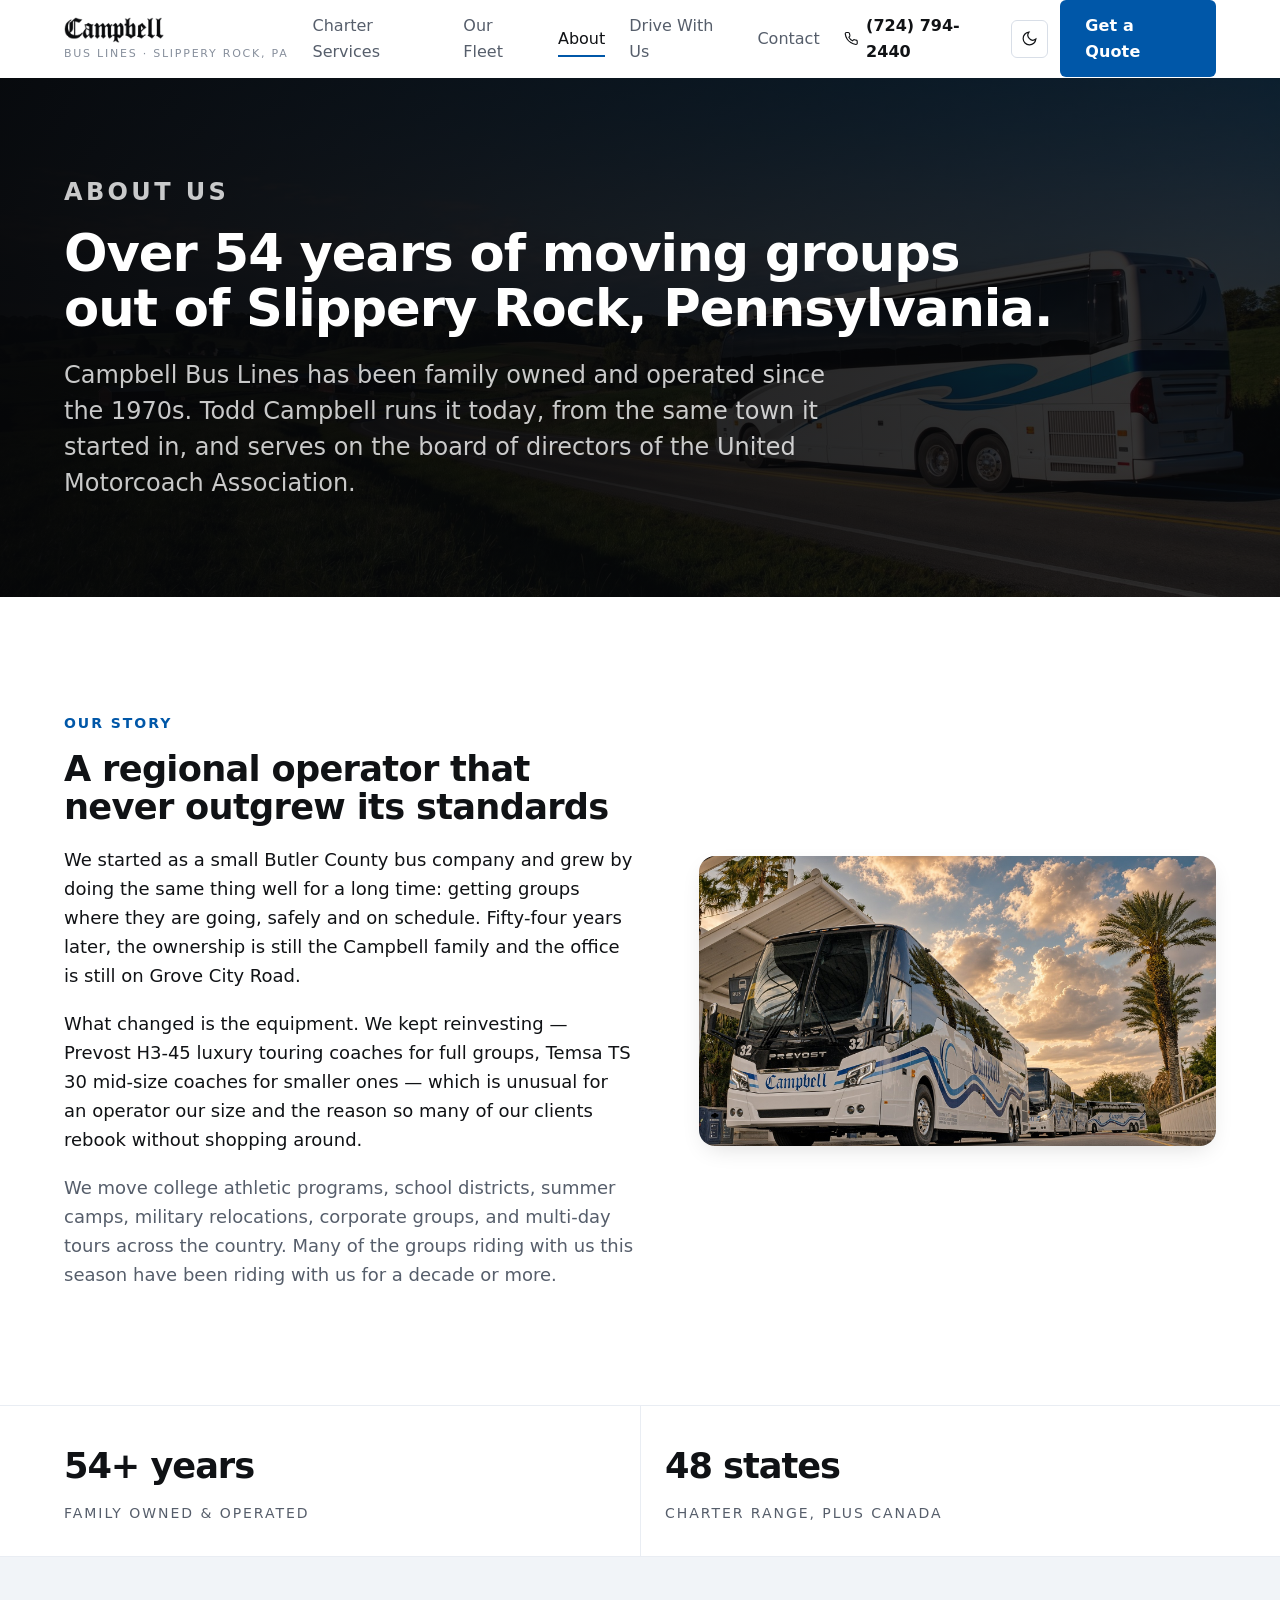
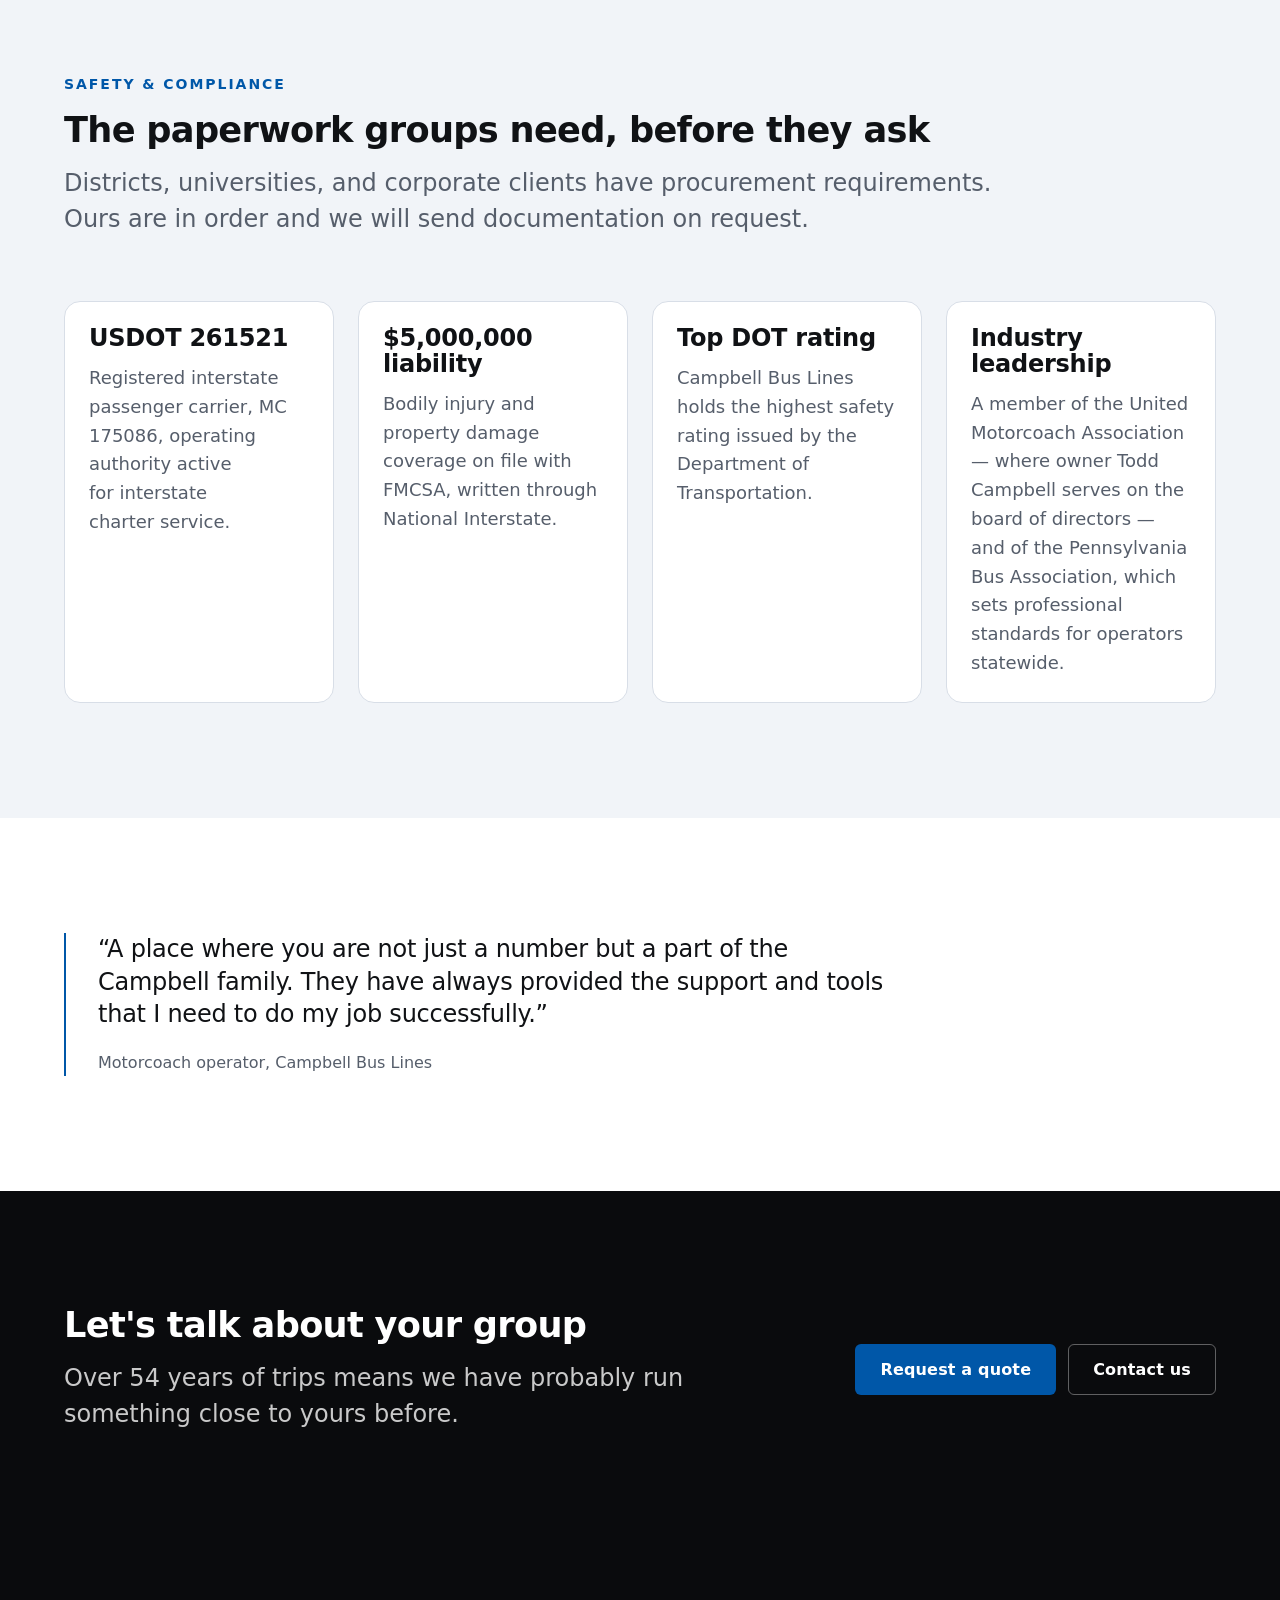
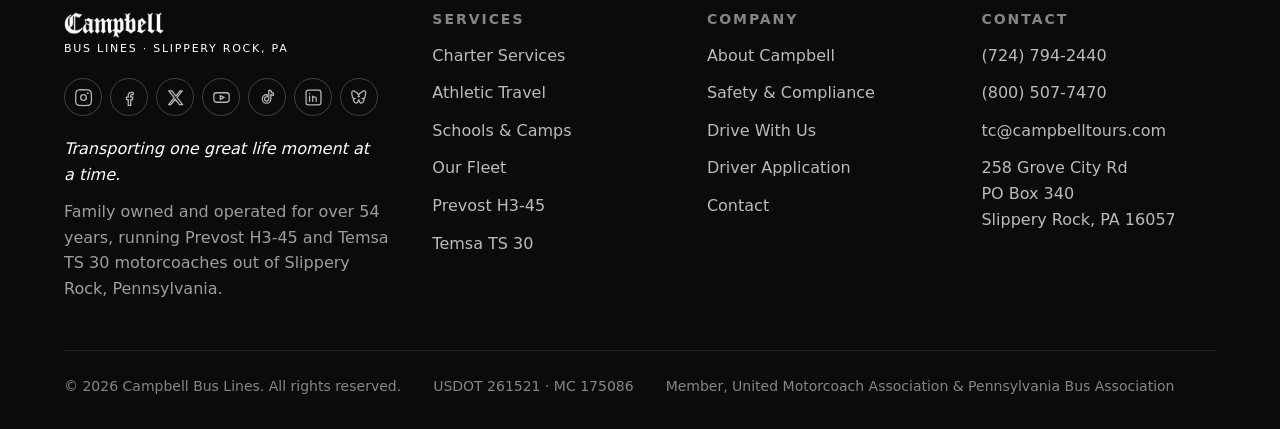
==== commit 9dd26ea4: "Add coach feature pages" ====
--- a/site/about.html
+++ b/site/about.html
@@ -162,6 +162,8 @@
             <li><a href="charters.html#athletics">Athletic Travel</a></li>
             <li><a href="charters.html#schools">Schools &amp; Camps</a></li>
             <li><a href="fleet.html">Our Fleet</a></li>
+            <li><a href="coach-h3-45.html">Prevost H3-45</a></li>
+            <li><a href="coach-ts-30.html">Temsa TS 30</a></li>
           </ul>
         </div>
         <div>
--- a/site/styles.css
+++ b/site/styles.css
@@ -519,3 +519,68 @@
   padding: var(--space-5);
   border-radius: var(--radius-sm, 6px);
 }
+
+/* ---------- vehicle feature pages ---------- */
+.vhero { position: relative; min-height: clamp(520px, 74vh, 760px); display: flex; align-items: flex-end; overflow: hidden; background: var(--color-ink); }
+.vhero__media { position: absolute; inset: 0; }
+.vhero__media img { width: 100%; height: 100%; object-fit: cover; object-position: 50% 52%; }
+.vhero__scrim { position: absolute; inset: 0; background:
+  linear-gradient(to top, rgba(6,7,9,.94) 0%, rgba(6,7,9,.72) 32%, rgba(6,7,9,.18) 68%, rgba(6,7,9,.42) 100%),
+  linear-gradient(to right, rgba(6,7,9,.78) 0%, rgba(6,7,9,.55) 38%, rgba(6,7,9,0) 66%); }
+@media (max-width: 760px) { .vhero__scrim { background:
+  linear-gradient(to top, rgba(6,7,9,.95) 0%, rgba(6,7,9,.78) 40%, rgba(6,7,9,.42) 100%); } }
+.vhero__inner { position: relative; padding-block: clamp(var(--space-12), 7vw, var(--space-24)); width: 100%; }
+.vhero .eyebrow { color: #fff; opacity: .72; }
+.vhero h1 { font-size: var(--text-3xl); color: #fff; letter-spacing: -.035em; margin-bottom: var(--space-4); }
+.vhero__tagline { font-family: var(--font-display); font-size: var(--text-lg); color: #fff; max-width: 26ch; line-height: 1.15; margin-bottom: var(--space-6); }
+.vhero p.vhero__lede { color: rgba(255,255,255,.8); max-width: 54ch; font-size: var(--text-base); line-height: 1.55; }
+.vhero__actions { display: flex; flex-wrap: wrap; gap: var(--space-3); margin-top: var(--space-8); }
+
+.vstats { background: var(--color-accent); color: #fff; }
+.vstats__grid { display: grid; grid-template-columns: repeat(4, 1fr); }
+.vstats__cell { padding: var(--space-8) var(--space-4); text-align: center; border-left: 1px solid rgba(255,255,255,.22); }
+.vstats__cell:first-child { border-left: 0; }
+.vstats__num { font-family: var(--font-display); font-size: var(--text-xl); font-weight: 800; letter-spacing: -.035em; line-height: 1; }
+.vstats__label { font-size: var(--text-xs); text-transform: uppercase; letter-spacing: .14em; font-weight: 600; color: rgba(255,255,255,.8); margin-top: var(--space-3); }
+@media (max-width: 720px) {
+  .vstats__grid { grid-template-columns: repeat(2, 1fr); }
+  .vstats__cell:nth-child(3) { border-left: 0; }
+  .vstats__cell:nth-child(n+3) { border-top: 1px solid rgba(255,255,255,.22); }
+}
+
+.feat { display: grid; grid-template-columns: repeat(3, 1fr); gap: var(--space-8) var(--space-10); }
+@media (max-width: 960px) { .feat { grid-template-columns: repeat(2, 1fr); } }
+@media (max-width: 620px) { .feat { grid-template-columns: 1fr; } }
+.feat__item { border-top: 2px solid var(--color-ink); padding-top: var(--space-5); }
+[data-theme='dark'] .feat__item { border-top-color: var(--color-accent); }
+.feat__item h3 { font-family: var(--font-body); font-size: var(--text-base); font-weight: 700; letter-spacing: -.01em; margin-bottom: var(--space-3); }
+.feat__item p { font-size: var(--text-sm); color: var(--color-text-muted); line-height: 1.55; }
+
+.gallery { display: grid; grid-template-columns: repeat(6, 1fr); gap: var(--space-4); }
+.gallery > * { grid-column: span 2; }
+.gallery > .gallery--wide { grid-column: span 3; }
+.gallery > .gallery--full { grid-column: span 6; }
+@media (max-width: 820px) { .gallery { grid-template-columns: repeat(2, 1fr); } .gallery > *, .gallery > .gallery--wide, .gallery > .gallery--full { grid-column: span 2; } }
+.gallery figure { margin: 0; }
+.gallery img { width: 100%; aspect-ratio: 4 / 3; object-fit: cover; border-radius: var(--radius-md); }
+.gallery--full img, .gallery--wide img { aspect-ratio: 16 / 9; }
+.gallery figcaption { margin-top: var(--space-3); font-size: var(--text-xs); color: var(--color-text-muted); }
+
+.slot {
+  aspect-ratio: 4 / 3; border-radius: var(--radius-md);
+  background: var(--color-surface-2); border: 1.5px dashed var(--color-border);
+  display: flex; flex-direction: column; align-items: center; justify-content: center;
+  gap: var(--space-2); text-align: center; padding: var(--space-5); color: var(--color-text-muted);
+}
+.gallery--full .slot, .gallery--wide .slot { aspect-ratio: 16 / 9; }
+.slot svg { color: var(--color-text-faint); }
+.slot__label { font-size: var(--text-xs); text-transform: uppercase; letter-spacing: .12em; font-weight: 700; }
+.slot__note { font-size: var(--text-xs); color: var(--color-text-faint); max-width: 28ch; line-height: 1.4; }
+
+.spec-table { width: 100%; border-collapse: collapse; }
+.spec-table caption { text-align: left; font-size: var(--text-xs); text-transform: uppercase; letter-spacing: .14em; font-weight: 700; color: var(--color-accent); padding-bottom: var(--space-4); }
+.spec-table th, .spec-table td { text-align: left; padding: var(--space-3) 0; border-bottom: 1px solid var(--color-divider); font-size: var(--text-sm); }
+.spec-table th { font-weight: 500; color: var(--color-text-muted); width: 52%; }
+.spec-table td { font-weight: 600; text-align: right; }
+.spec-cols { display: grid; grid-template-columns: 1fr 1fr; gap: clamp(var(--space-8), 5vw, var(--space-16)); align-items: start; }
+@media (max-width: 820px) { .spec-cols { grid-template-columns: 1fr; } }
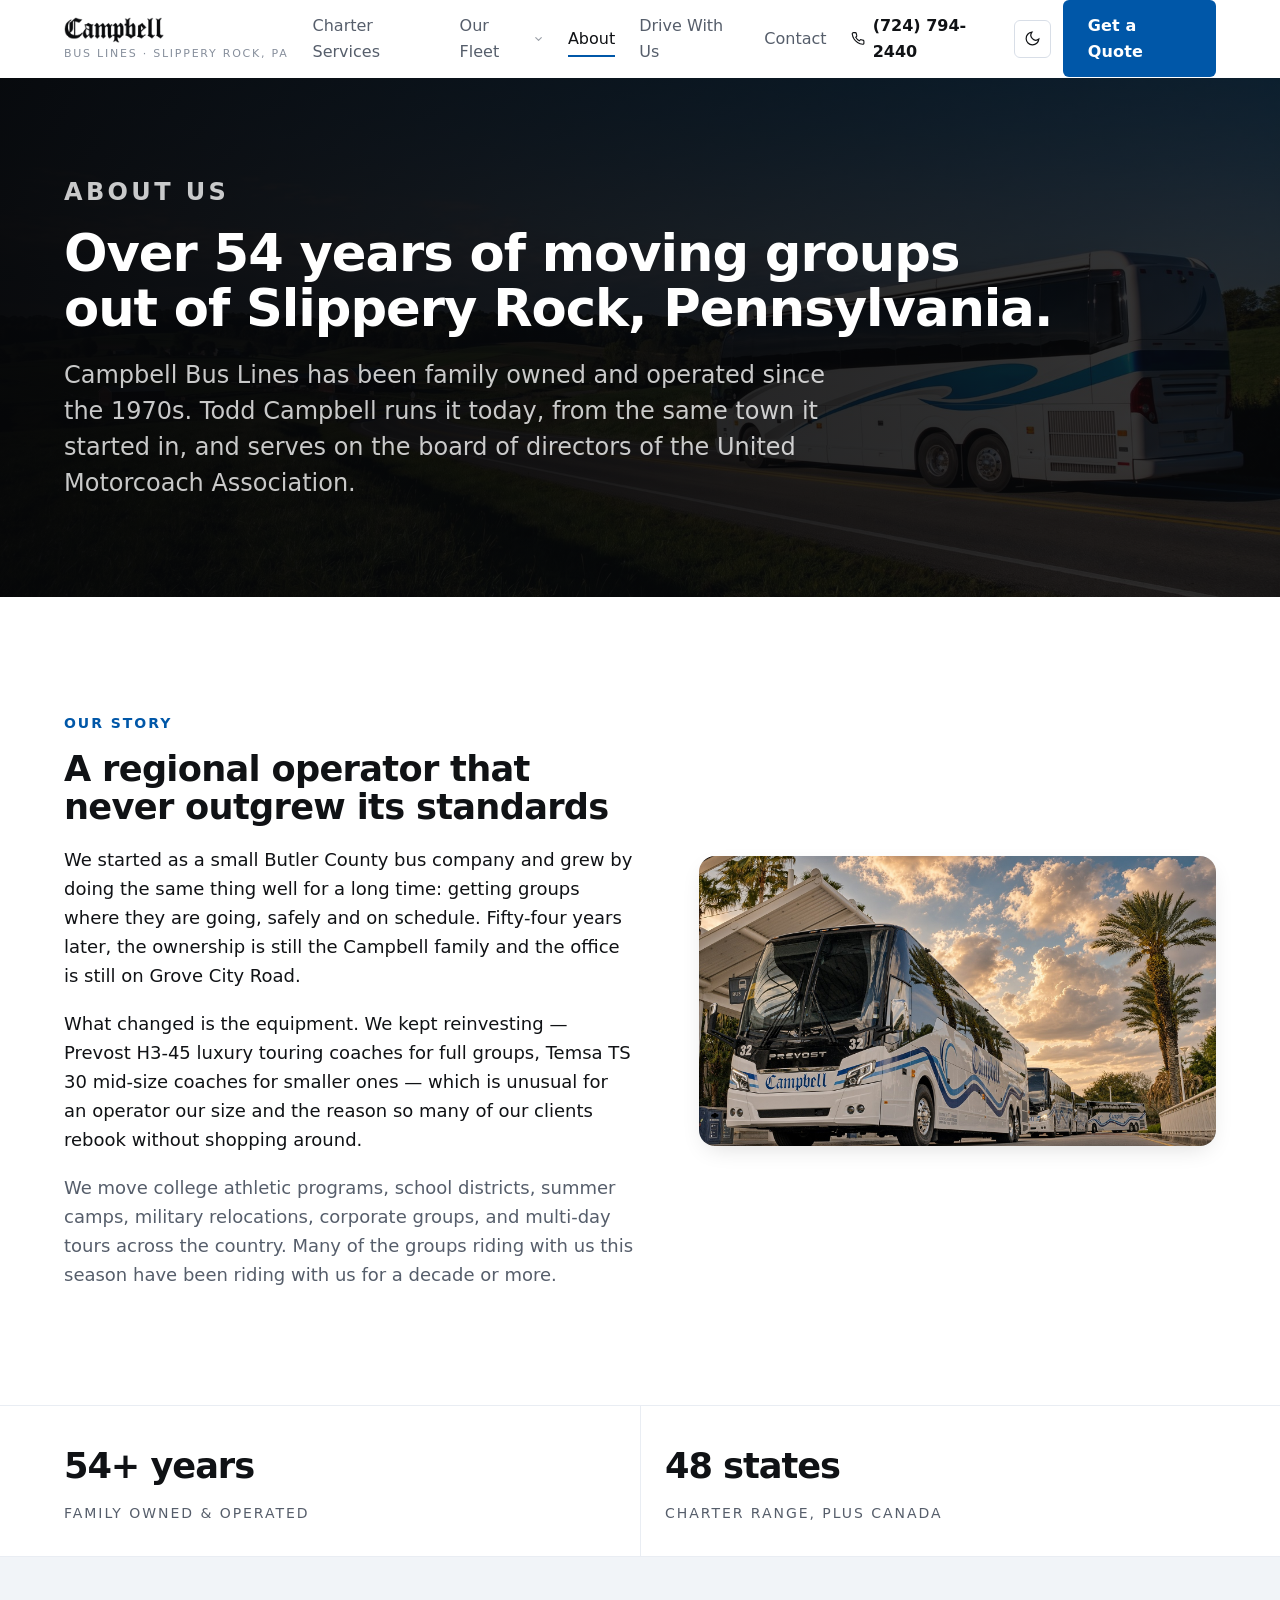
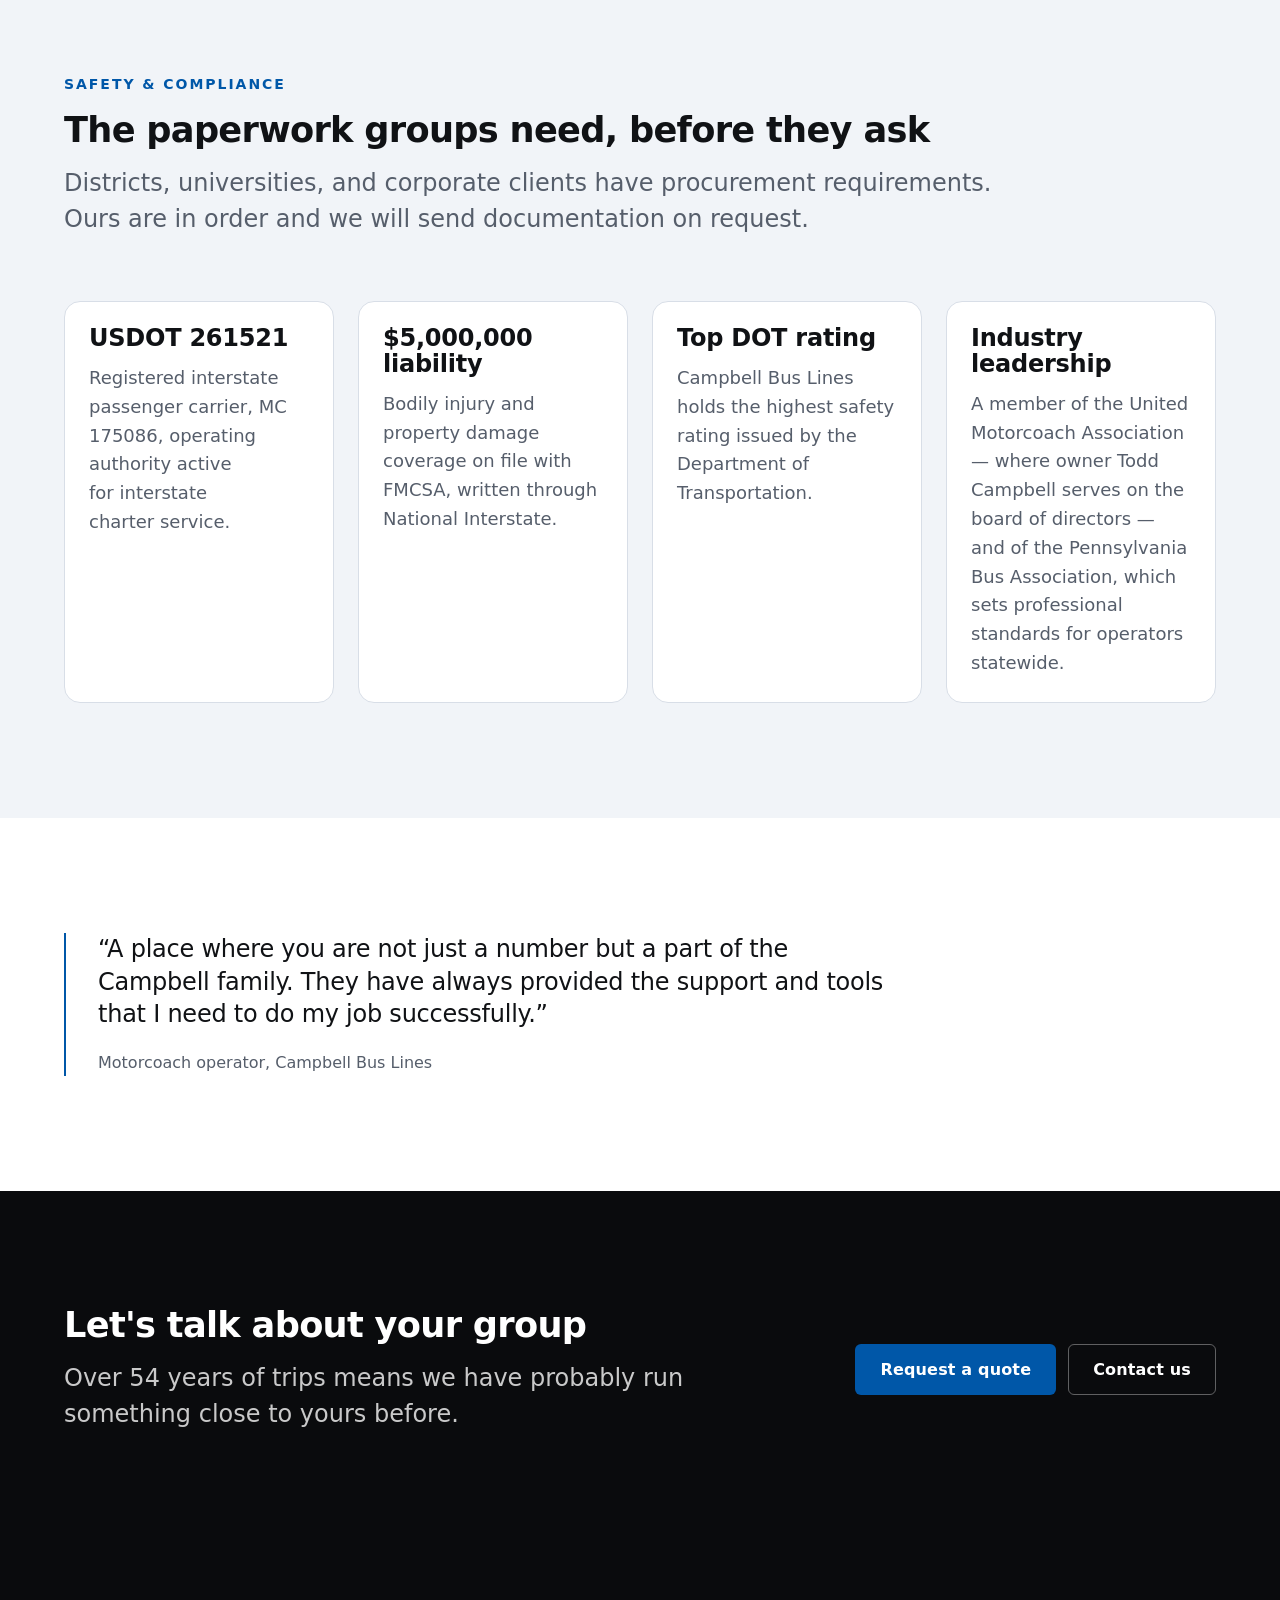
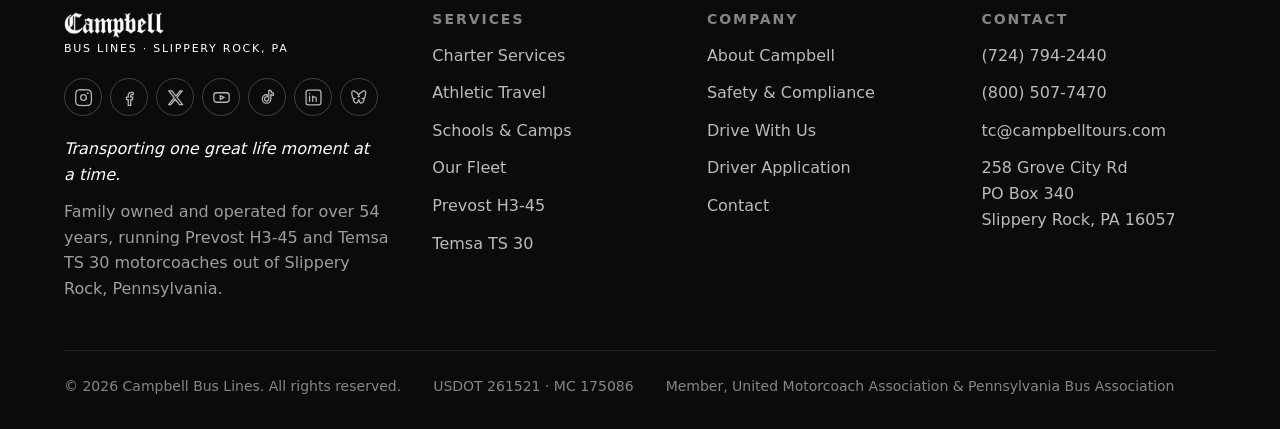
==== commit a95925bb: "Wire coach pages into the funnel" ====
--- a/site/about.html
+++ b/site/about.html
@@ -21,7 +21,7 @@
     "description": "Family-owned charter bus and motorcoach company in Slippery Rock, PA, operating Prevost H3-45 and Temsa TS 30 motorcoaches.",
     "telephone": "+1-724-794-2440",
     "email": "tc@campbelltours.com",
-    "url": "https://campbellbuslines.example",
+    "url": "https://campbell-bus-lines.onrender.com",
     "address": {
       "@type": "PostalAddress",
       "streetAddress": "258 Grove City Rd",
@@ -48,7 +48,14 @@
       </a>
       <nav class="nav" id="primary-nav" data-open="false" aria-label="Primary">
           <a href="charters.html">Charter Services</a>
-          <a href="fleet.html">Our Fleet</a>
+          <div class="nav__group" data-nav-group>
+            <a class="nav__group-link" href="fleet.html">Our Fleet<svg class="nav__caret" width="12" height="12" viewBox="0 0 24 24" fill="none" stroke="currentColor" stroke-width="2.4" stroke-linecap="round" stroke-linejoin="round" aria-hidden="true"><path d="m6 9 6 6 6-6"/></svg></a>
+            <div class="submenu">
+              <a href="fleet.html"><span class="submenu__name">Fleet overview</span><span class="submenu__meta">Both coaches, side by side</span></a>
+              <a href="coach-h3-45.html"><span class="submenu__name">Prevost H3-45</span><span class="submenu__meta">45 ft &middot; 56 passengers</span></a>
+              <a href="coach-ts-30.html"><span class="submenu__name">Temsa TS 30</span><span class="submenu__meta">31 ft &middot; 34 passengers</span></a>
+            </div>
+          </div>
           <a href="about.html" aria-current="page">About</a>
           <a href="drivers.html">Drive With Us</a>
           <a href="contact.html">Contact</a>
--- a/site/styles.css
+++ b/site/styles.css
@@ -584,3 +584,106 @@
 .spec-table td { font-weight: 600; text-align: right; }
 .spec-cols { display: grid; grid-template-columns: 1fr 1fr; gap: clamp(var(--space-8), 5vw, var(--space-16)); align-items: start; }
 @media (max-width: 820px) { .spec-cols { grid-template-columns: 1fr; } }
+
+/* ---------- fleet dropdown in nav ---------- */
+.nav__group { position: relative; display: flex; align-items: center; }
+.nav__group-link { display: inline-flex; align-items: center; gap: 5px; }
+.nav__caret { transition: transform .18s ease; opacity: .6; }
+.nav__group:hover .nav__caret,
+.nav__group:focus-within .nav__caret { transform: rotate(180deg); opacity: 1; }
+.submenu {
+  position: absolute; top: 100%; left: 50%; transform: translate(-50%, 6px);
+  margin-top: 10px; min-width: 268px; padding: var(--space-3);
+  background: var(--color-bg); border: 1px solid var(--color-border);
+  border-radius: 14px; box-shadow: 0 18px 44px rgba(10, 11, 13, .16);
+  display: grid; gap: 2px; opacity: 0; visibility: hidden;
+  transition: opacity .16s ease, transform .16s ease, visibility .16s;
+  z-index: 60;
+}
+.submenu::before { content: ""; position: absolute; top: -12px; left: 0; right: 0; height: 12px; }
+.nav__group:hover .submenu,
+.nav__group:focus-within .submenu,
+.nav__group[data-open="true"] .submenu {
+  opacity: 1; visibility: visible; transform: translate(-50%, 0);
+}
+.submenu a {
+  display: grid; gap: 1px; padding: 10px 12px; border-radius: 9px;
+  text-decoration: none; transition: background .14s ease;
+}
+.submenu a:hover, .submenu a:focus-visible { background: var(--color-accent-soft); }
+.submenu a[aria-current="page"] { background: var(--color-accent-soft); }
+.submenu__name { font-weight: 600; color: var(--color-text); font-size: var(--text-sm); }
+.submenu__meta { font-size: var(--text-xs); color: var(--color-text-muted); }
+[data-theme="dark"] .submenu { background: var(--color-surface-2); }
+[data-theme="dark"] .submenu a:hover,
+[data-theme="dark"] .submenu a:focus-visible,
+[data-theme="dark"] .submenu a[aria-current="page"] { background: rgba(89, 165, 240, .14); }
+
+@media (max-width: 980px) {
+  .nav__group { display: block; }
+  .nav__caret { display: none; }
+  .submenu {
+    position: static; transform: none; opacity: 1; visibility: visible;
+    min-width: 0; margin: 4px 0 var(--space-3) var(--space-4);
+    padding: 0 0 0 var(--space-4); background: none; border: none;
+    border-left: 2px solid var(--color-border); border-radius: 0; box-shadow: none;
+  }
+  .submenu a { padding: 7px 0; }
+  .submenu a:hover, .submenu a:focus-visible,
+  .submenu a[aria-current="page"] { background: none; color: var(--color-accent); }
+  .submenu__meta { display: none; }
+}
+
+/* ---------- next-step band (cross-links between coach pages) ---------- */
+.nextup { display: grid; grid-template-columns: 1fr 1fr; gap: var(--space-6); }
+.nextup__card {
+  display: grid; grid-template-columns: 116px 1fr; gap: var(--space-5);
+  align-items: center; padding: var(--space-5);
+  border: 1px solid var(--color-border); border-radius: 14px;
+  background: var(--color-bg); text-decoration: none;
+  transition: border-color .18s ease, transform .18s ease, box-shadow .18s ease;
+}
+.nextup__card:hover {
+  border-color: var(--color-accent); transform: translateY(-3px);
+  box-shadow: 0 14px 34px rgba(10, 11, 13, .1);
+}
+.nextup__card img {
+  width: 116px; height: 78px; object-fit: cover; border-radius: 9px; display: block;
+}
+.nextup__eyebrow {
+  font-size: var(--text-xs); letter-spacing: .1em; text-transform: uppercase;
+  color: var(--color-text-muted); margin-bottom: 3px;
+}
+.nextup__name {
+  font-family: var(--font-display); font-weight: 700; font-size: var(--text-md);
+  color: var(--color-text); margin-bottom: 3px; line-height: 1.2;
+}
+.nextup__meta { font-size: var(--text-sm); color: var(--color-text-muted); }
+.nextup__go {
+  display: inline-flex; align-items: center; gap: 6px; margin-top: 8px;
+  font-size: var(--text-sm); font-weight: 600; color: var(--color-accent);
+}
+@media (max-width: 820px) {
+  .nextup { grid-template-columns: 1fr; }
+}
+@media (max-width: 460px) {
+  .nextup__card { grid-template-columns: 1fr; }
+  .nextup__card img { width: 100%; height: 150px; }
+}
+
+/* ---------- breadcrumb ---------- */
+.crumbs {
+  display: flex; flex-wrap: wrap; align-items: center; gap: 8px;
+  font-size: var(--text-xs); letter-spacing: .04em;
+  padding: var(--space-4) 0 0;
+}
+.crumbs a { color: var(--color-text-muted); text-decoration: none; }
+.crumbs a:hover { color: var(--color-accent); }
+.crumbs span[aria-current] { color: var(--color-text); font-weight: 600; }
+.crumbs svg { opacity: .45; flex: none; }
+
+a.coach__media { display: block; overflow: hidden; }
+a.coach__media img { transition: transform .5s cubic-bezier(.2,.7,.3,1); }
+a.coach__media:hover img { transform: scale(1.035); }
+.coach__name a { color: inherit; text-decoration: none; }
+.coach__name a:hover { color: var(--color-accent); }
